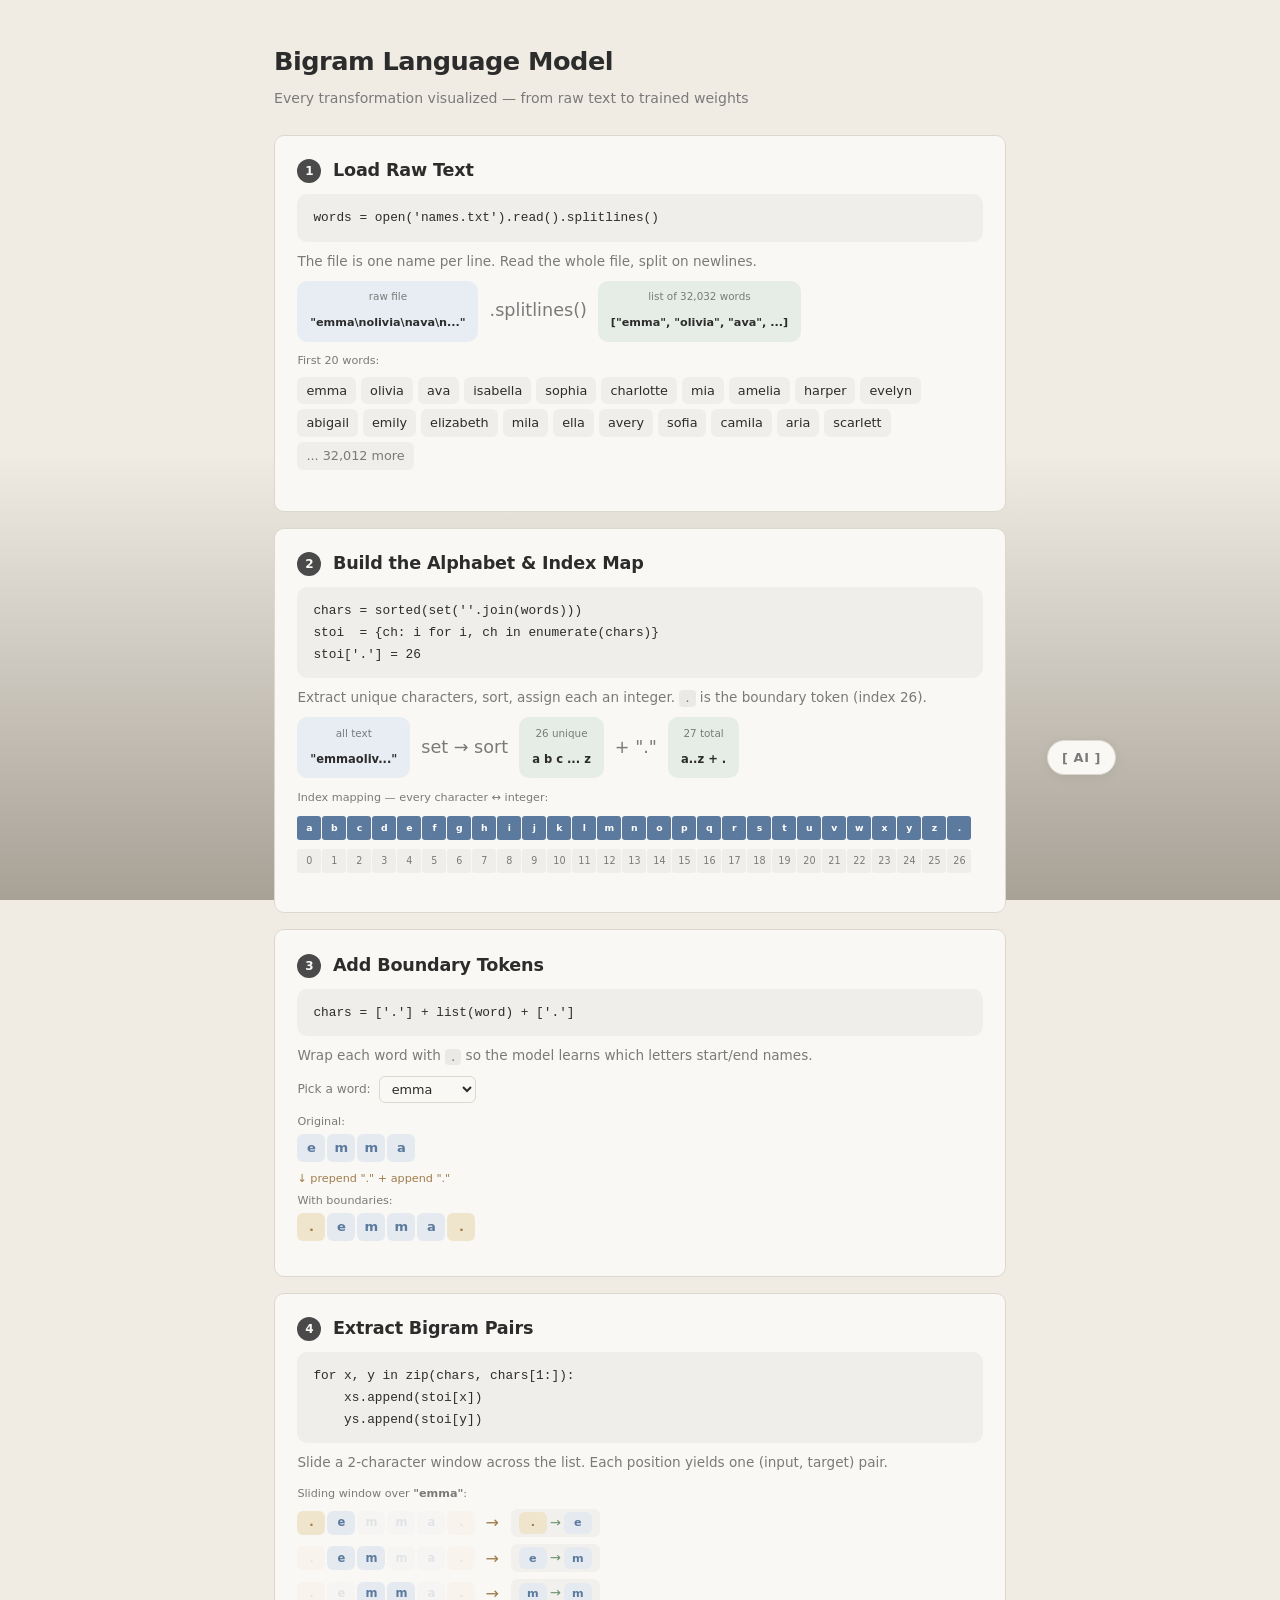
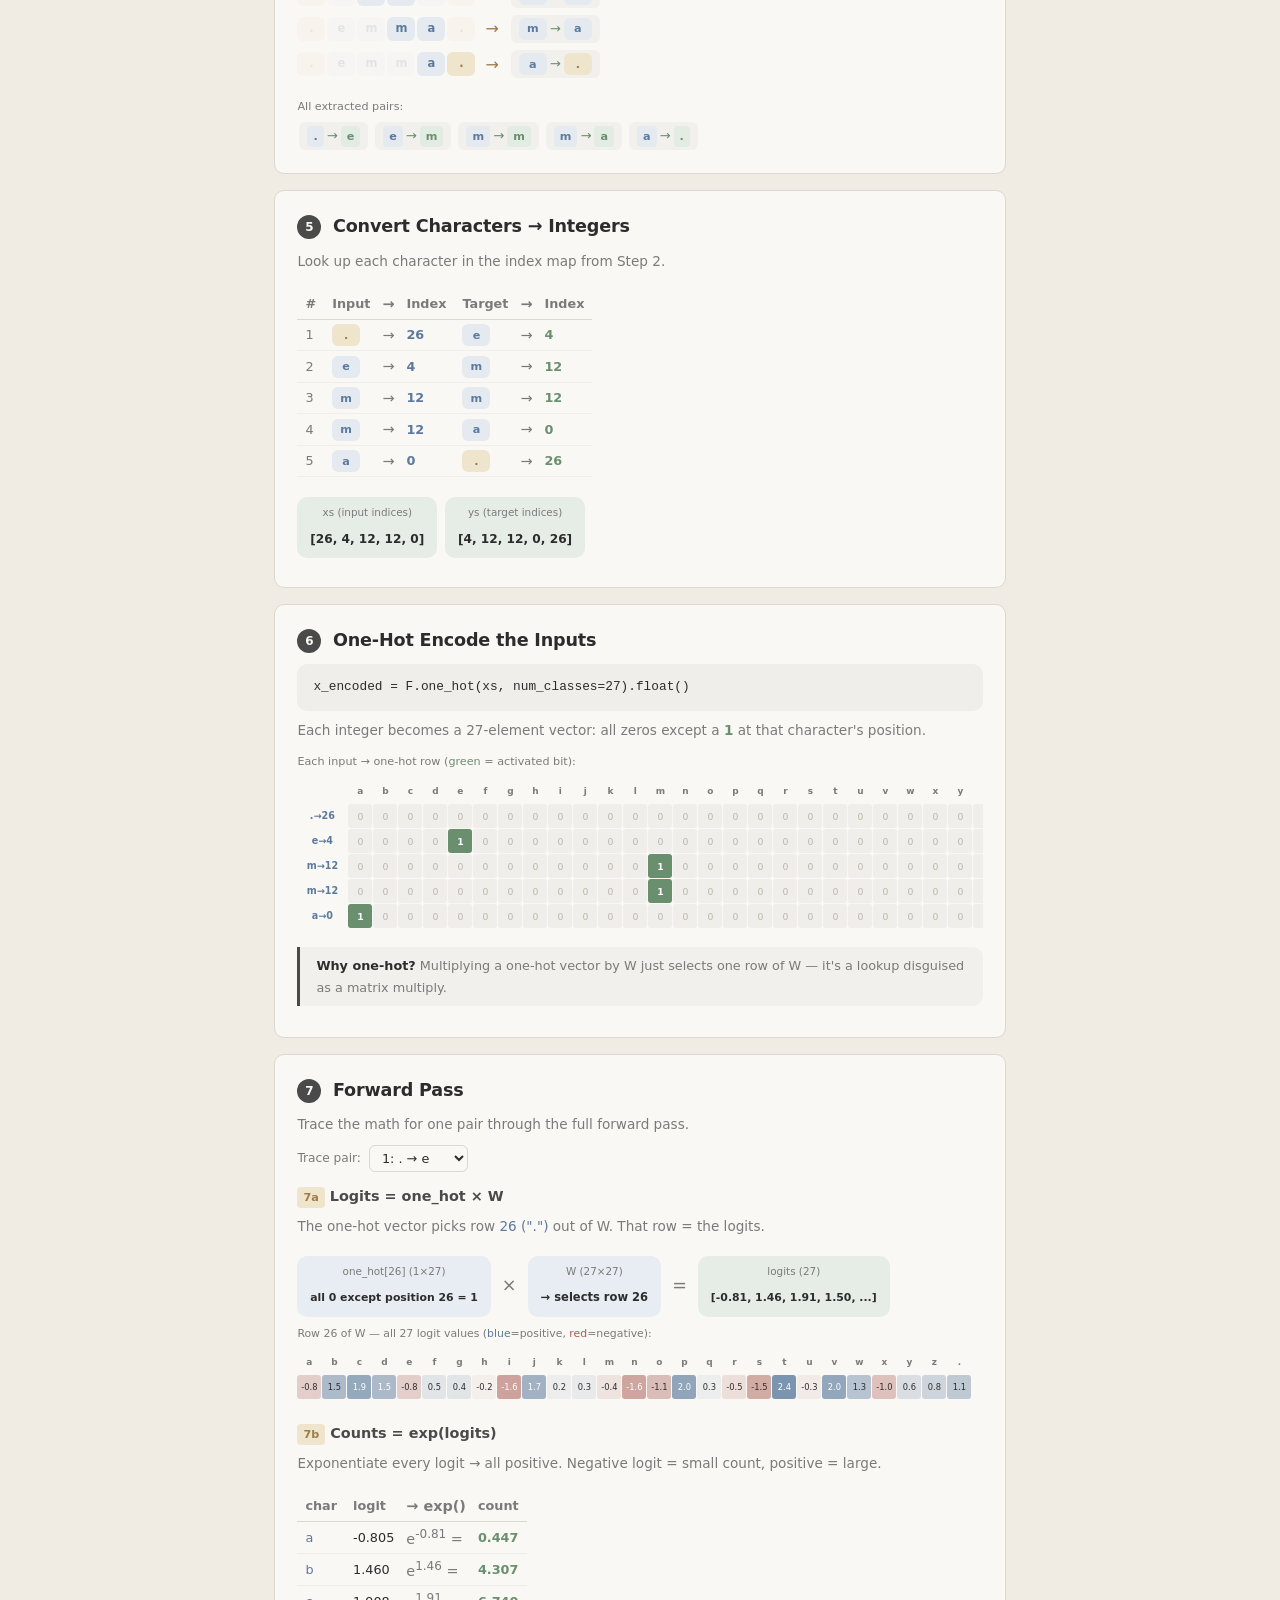
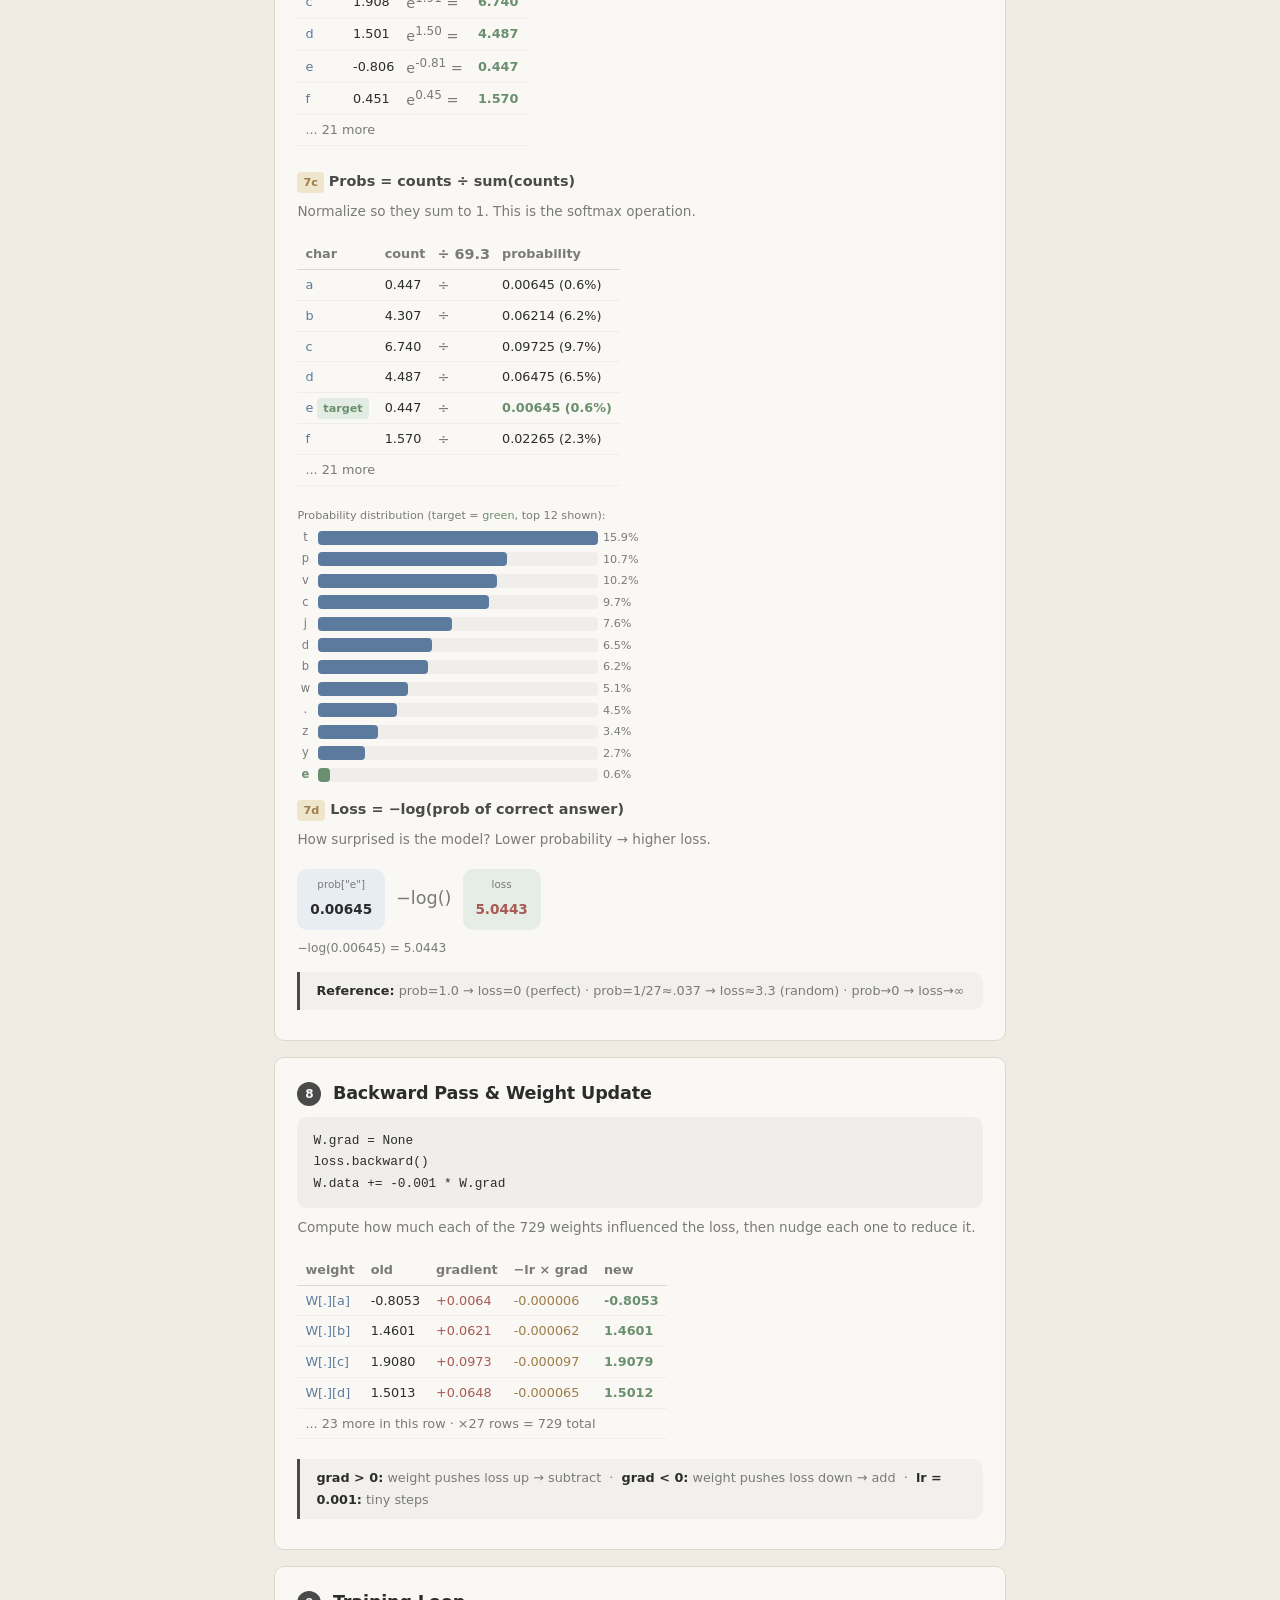
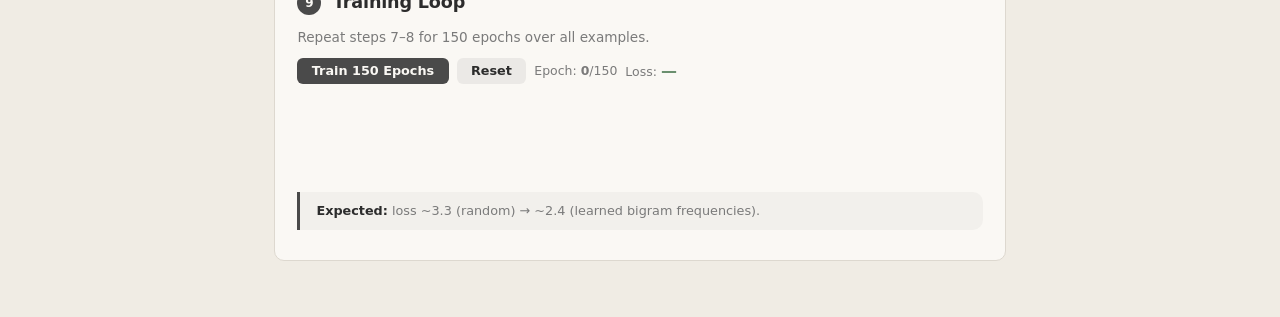
==== pages/Viz/bigram_viz.html @ db75971e "bigram page" ====
<!DOCTYPE html>
<html lang="en">
<head>
<meta charset="UTF-8">
<meta name="viewport" content="width=device-width, initial-scale=1.0">
<title>Bigram Model — Visual Walkthrough</title>
<style>
:root {
  --bg: #f0ece4;
  --bg-dark: #a7a196;
  --text: #2c2c2c;
  --text-muted: #7a7a7a;
  --accent: #4a4a4a;
  --accent-hover: #1a1a1a;
  --surface: #faf8f4;
  --border: #ddd8cf;
  --radius: 10px;
  --shadow: 0 2px 12px rgba(0, 0, 0, 0.06);
  --font: "Inter", "Segoe UI", system-ui, -apple-system, sans-serif;
  /* semantic colors (muted to match warm palette) */
  --blue: #5b7a9e;
  --green: #6a8f6e;
  --amber: #9e7c4a;
  --red: #a85a53;
  --purple: #7e6a9e;
}
* { margin: 0; padding: 0; box-sizing: border-box; }
html { scroll-behavior: smooth; }
body {
  font-family: var(--font);
  background: var(--bg);
  background-image: linear-gradient(to bottom, var(--bg) 50%, var(--bg-dark) 100%);
  background-attachment: fixed;
  color: var(--text);
  line-height: 1.7;
  min-height: 100vh;
  padding: 0;
}

/* ── Layout ── */
.page { max-width: 780px; margin: 0 auto; padding: 2.5rem 1.5rem; }

/* ── Typography ── */
h1 { font-size: 1.6rem; font-weight: 800; letter-spacing: -0.02em; margin-bottom: .2rem; }
h2 { font-size: 1.1rem; font-weight: 700; margin-bottom: .5rem; letter-spacing: -0.01em; }
h3 { color: var(--accent); font-size: .9rem; margin: .8rem 0 .4rem; font-weight: 600; }
.sub { color: var(--text-muted); font-size: .88rem; margin-bottom: 1.5rem; }
.desc { color: var(--text-muted); font-size: .85rem; margin: .3rem 0 .5rem; }
code { background: rgba(0, 0, 0, 0.06); padding: .15em .4em; border-radius: 4px; font-size: .85em; font-family: 'SF Mono', 'Fira Code', Consolas, monospace; }
pre { background: rgba(0, 0, 0, 0.04); border-radius: var(--radius); padding: .8rem 1rem; font-size: .8rem; margin: .5rem 0; overflow-x: auto; font-family: 'SF Mono', 'Fira Code', Consolas, monospace; }

/* ── Step card ── */
.step {
  background: var(--surface);
  border: 1px solid var(--border);
  border-radius: var(--radius);
  padding: 1.3rem 1.4rem;
  margin-bottom: 1rem;
  transition: box-shadow 0.2s, border-color 0.2s;
}
.step:hover { border-color: #bbb5a8; box-shadow: var(--shadow); }
.sn { display: inline-block; background: var(--accent); color: var(--surface); font-weight: 700; width: 24px; height: 24px; text-align: center; line-height: 24px; border-radius: 50%; font-size: .75rem; margin-right: .35rem; vertical-align: middle; }

/* ── Note callout ── */
.note { background: rgba(0, 0, 0, 0.03); border-left: 3px solid var(--accent); padding: .5rem 1rem; margin: .6rem 0; font-size: .8rem; color: var(--text-muted); border-radius: 0 var(--radius) var(--radius) 0; }
.note b { color: var(--text); }

/* ── Scrollable visual container ── */
.visual { margin: .6rem 0; overflow-x: auto; padding-bottom: .25rem; }

/* ── Character boxes ── */
.char-box {
  display: inline-flex; align-items: center; justify-content: center;
  min-width: 28px; height: 28px; border-radius: 6px;
  font-size: .82rem; font-weight: 600; padding: 0 4px;
  flex-shrink: 0;
}
.char-box.boundary { background: #efe4cc; color: var(--amber); }
.char-box.letter   { background: #e4eaf0; color: var(--blue); }
.char-box.dim      { opacity: .15; }

/* ── Word chips ── */
.word-list { display: flex; flex-wrap: wrap; gap: 5px; margin: .4rem 0; }
.word-chip { background: rgba(0,0,0,.04); border-radius: 6px; padding: 3px 9px; font-size: .8rem; }

/* ── Pair capsules ── */
.pair { display: inline-flex; align-items: center; gap: 3px; background: rgba(0,0,0,.03); border-radius: 6px; padding: 3px 8px; margin: 2px; }
.pair .pa { color: var(--green); font-size: .82rem; }

/* ── Flow (input → op → output) ── */
.flow { display: flex; align-items: center; gap: .5rem; flex-wrap: wrap; margin: .5rem 0; }
.fbox { background: rgba(0,0,0,.03); border-radius: var(--radius); padding: .45rem .8rem; text-align: center; max-width: 100%; overflow: hidden; }
.fbox.in  { background: #e8edf3; }
.fbox.out { background: #e6ede7; }
.fbox.op  { background: transparent; color: var(--text-muted); font-size: 1.1rem; padding: .2rem; }
.flbl { font-size: .65rem; color: var(--text-muted); display: block; margin-bottom: .1rem; white-space: nowrap; }
.fval { font-weight: 700; font-size: .85rem; word-break: break-all; }

/* ── Grid (one-hot, weight heatmap) ── */
.grid { display: inline-grid; gap: 1px; margin: .3rem 0; }
.gc {
  width: 24px; height: 24px;
  display: flex; align-items: center; justify-content: center;
  font-size: .58rem; border-radius: 3px;
}
.gc.on  { background: var(--blue); color: #fff; font-weight: 700; }
.gc.off { background: rgba(0,0,0,.04); color: #bbb5a8; }
.gc.hot { background: var(--green); color: #fff; font-weight: 700; }
.gc.hdr { background: transparent; color: var(--text-muted); font-weight: 600; font-size: .56rem; }

/* ── Data tables ── */
.dtable { border-collapse: collapse; margin: .4rem 0; font-size: .8rem; }
.dtable th { text-align: left; color: var(--text-muted); padding: 4px 8px; border-bottom: 1px solid var(--border); font-weight: 600; }
.dtable td { padding: 4px 8px; border-bottom: 1px solid rgba(0,0,0,.04); }
.dtable .arr { color: var(--text-muted); font-size: .9rem; padding: 2px 4px; }

/* ── Probability bars ── */
.bar-row { display: flex; align-items: center; gap: .3rem; margin: 2px 0; }
.bar-lbl { width: 16px; text-align: center; font-size: .72rem; color: var(--text-muted); flex-shrink: 0; }
.bar-track { flex: 1; height: 14px; background: rgba(0,0,0,.04); border-radius: 4px; max-width: 280px; }
.bar-fill { height: 100%; border-radius: 4px; }
.bar-val { font-size: .7rem; color: var(--text-muted); width: 50px; flex-shrink: 0; }

/* ── Controls ── */
.ctrl { margin: .5rem 0; display: flex; gap: .5rem; align-items: center; flex-wrap: wrap; }
button { background: var(--accent); color: var(--surface); border: none; padding: .35rem .9rem; border-radius: 6px; font-family: inherit; font-size: .8rem; font-weight: 600; cursor: pointer; transition: color 0.2s, background 0.2s; }
button:hover { background: var(--accent-hover); }
button.sec { background: rgba(0,0,0,.06); color: var(--text); }
button.sec:hover { background: rgba(0,0,0,.1); }
select { background: var(--surface); color: var(--text); border: 1px solid var(--border); padding: .25rem .5rem; border-radius: 6px; font-family: inherit; font-size: .8rem; }

/* ── Tags ── */
.tag { display: inline-block; padding: 1px 6px; border-radius: 4px; font-size: .7rem; font-weight: 600; }
.tag-in  { background: #e4eaf0; color: var(--blue); }
.tag-out { background: #e2ece3; color: var(--green); }
.tag-op  { background: #efe4cc; color: var(--amber); }

/* ── Loss chart ── */
.loss-chart { display: flex; align-items: flex-end; gap: 2px; height: 90px; margin: .5rem 0; }
.loss-bar { background: var(--accent); border-radius: 2px 2px 0 0; min-width: 3px; flex: 1; }
.ei { font-size: .78rem; color: var(--text-muted); }
#lossVal { font-size: 1rem; color: var(--green); font-weight: 700; }

/* ── Sliding window row ── */
.sw-row { display: flex; align-items: center; gap: 6px; margin: 3px 0; }
.sw-chars { display: flex; gap: 2px; flex-shrink: 0; }

/* ── AI badge ── */
.ai-badge {
  position: fixed; z-index: 50;
  background: var(--surface); border: 1px solid var(--border);
  border-radius: 24px; cursor: pointer;
  transition: border-radius 0.3s, max-width 0.35s, box-shadow 0.3s;
  overflow: visible; width: fit-content; max-width: fit-content;
  box-shadow: var(--shadow);
}
.ai-badge.open { max-width: 280px; border-radius: var(--radius); }
.ai-badge:hover { border-color: #bbb5a8; box-shadow: 0 2px 16px rgba(0,0,0,.1); }
.ai-badge-header {
  display: flex; align-items: center; justify-content: center;
  padding: 6px 14px; font-size: .8rem; font-weight: 700; white-space: nowrap;
  color: var(--text-muted); user-select: none; letter-spacing: .05em;
}
.ai-badge-body {
  max-height: 0; width: 0; overflow: hidden;
  transition: max-height 0.3s ease, padding 0.3s ease, width 0.3s ease;
  padding: 0;
  font-size: .78rem; line-height: 1.55; color: var(--text-muted);
}
.ai-badge.open .ai-badge-body {
  max-height: 200px; width: auto; padding: .4rem .8rem .6rem;
}
.ai-badge-body a {
  color: var(--accent); text-decoration: none; font-weight: 500;
  transition: color 0.2s;
}
.ai-badge-body a:hover { color: var(--accent-hover); }
</style>
</head>
<body>
<div class="page">

<h1>Bigram Language Model</h1>
<p class="sub">Every transformation visualized — from raw text to trained weights</p>

<!-- ════ STEP 1 ════ -->
<div class="step">
  <h2><span class="sn">1</span> Load Raw Text</h2>
  <pre>words = open('names.txt').read().splitlines()</pre>
  <p class="desc">The file is one name per line. Read the whole file, split on newlines.</p>

  <div class="flow">
    <div class="fbox in"><span class="flbl">raw file</span><span class="fval" style="font-size:.7rem">"emma\nolivia\nava\n..."</span></div>
    <div class="fbox op">.splitlines()</div>
    <div class="fbox out"><span class="flbl">list of 32,032 words</span><span class="fval" style="font-size:.7rem">["emma", "olivia", "ava", ...]</span></div>
  </div>

  <div class="visual">
    <p style="font-size:.7rem;color:var(--text-muted);margin-bottom:.25rem">First 20 words:</p>
    <div class="word-list" id="wordList"></div>
  </div>
</div>

<!-- ════ STEP 2 ════ -->
<div class="step">
  <h2><span class="sn">2</span> Build the Alphabet &amp; Index Map</h2>
  <pre>chars = sorted(set(''.join(words)))
stoi  = {ch: i for i, ch in enumerate(chars)}
stoi['.'] = 26</pre>
  <p class="desc">Extract unique characters, sort, assign each an integer. <code>.</code> is the boundary token (index 26).</p>

  <div class="flow">
    <div class="fbox in"><span class="flbl">all text</span><span class="fval" style="font-size:.72rem">"emmaoliv..."</span></div>
    <div class="fbox op">set → sort</div>
    <div class="fbox out"><span class="flbl">26 unique</span><span class="fval" style="font-size:.72rem">a b c ... z</span></div>
    <div class="fbox op">+ "."</div>
    <div class="fbox out"><span class="flbl">27 total</span><span class="fval" style="font-size:.72rem">a..z + .</span></div>
  </div>

  <div class="visual">
    <p style="font-size:.7rem;color:var(--text-muted);margin-bottom:.25rem">Index mapping — every character ↔ integer:</p>
    <div id="alphaGrid"></div>
  </div>
</div>

<!-- ════ STEP 3 ════ -->
<div class="step">
  <h2><span class="sn">3</span> Add Boundary Tokens</h2>
  <pre>chars = ['.'] + list(word) + ['.']</pre>
  <p class="desc">Wrap each word with <code>.</code> so the model learns which letters start/end names.</p>

  <div class="ctrl">
    <label style="font-size:.76rem;color:var(--text-muted)">Pick a word:</label>
    <select id="wordSelect" onchange="updateAll()"></select>
  </div>

  <div class="visual">
    <p style="font-size:.7rem;color:var(--text-muted);margin-bottom:.2rem">Original:</p>
    <div id="origWord" style="display:flex;gap:2px;margin-bottom:.4rem"></div>
    <p style="font-size:.7rem;color:var(--amber);margin-bottom:.2rem">↓ prepend "." + append "."</p>
    <p style="font-size:.7rem;color:var(--text-muted);margin-bottom:.2rem">With boundaries:</p>
    <div id="boundWord" style="display:flex;gap:2px"></div>
  </div>
</div>

<!-- ════ STEP 4 ════ -->
<div class="step">
  <h2><span class="sn">4</span> Extract Bigram Pairs</h2>
  <pre>for x, y in zip(chars, chars[1:]):
    xs.append(stoi[x])
    ys.append(stoi[y])</pre>
  <p class="desc">Slide a 2-character window across the list. Each position yields one (input, target) pair.</p>

  <div class="visual">
    <p style="font-size:.7rem;color:var(--text-muted);margin-bottom:.25rem">Sliding window over <b id="pairWordLabel">"emma"</b>:</p>
    <div id="slidingWindow"></div>
  </div>

  <div style="margin-top:.5rem">
    <p style="font-size:.7rem;color:var(--text-muted);margin-bottom:.25rem">All extracted pairs:</p>
    <div id="pairsList" style="display:flex;flex-wrap:wrap;gap:3px"></div>
  </div>
</div>

<!-- ════ STEP 5 ════ -->
<div class="step">
  <h2><span class="sn">5</span> Convert Characters → Integers</h2>
  <p class="desc">Look up each character in the index map from Step 2.</p>

  <div class="visual">
    <table class="dtable" id="pairTable">
      <thead><tr><th>#</th><th>Input</th><th class="arr">→</th><th>Index</th><th>Target</th><th class="arr">→</th><th>Index</th></tr></thead>
      <tbody id="pairTableBody"></tbody>
    </table>
  </div>

  <div class="flow" style="margin-top:.5rem">
    <div class="fbox out"><span class="flbl">xs (input indices)</span><span class="fval" id="xsIndices" style="font-size:.76rem"></span></div>
    <div class="fbox out"><span class="flbl">ys (target indices)</span><span class="fval" id="ysIndices" style="font-size:.76rem"></span></div>
  </div>
</div>

<!-- ════ STEP 6 ════ -->
<div class="step">
  <h2><span class="sn">6</span> One-Hot Encode the Inputs</h2>
  <pre>x_encoded = F.one_hot(xs, num_classes=27).float()</pre>
  <p class="desc">Each integer becomes a 27-element vector: all zeros except a <span style="color:var(--green);font-weight:700">1</span> at that character's position.</p>

  <div class="visual">
    <p style="font-size:.7rem;color:var(--text-muted);margin-bottom:.25rem">Each input → one-hot row (<span style="color:var(--green)">green</span> = activated bit):</p>
    <div id="oneHotFull"></div>
  </div>

  <div class="note"><b>Why one-hot?</b> Multiplying a one-hot vector by W just selects one row of W — it's a lookup disguised as a matrix multiply.</div>
</div>

<!-- ════ STEP 7 ════ -->
<div class="step">
  <h2><span class="sn">7</span> Forward Pass</h2>
  <p class="desc">Trace the math for one pair through the full forward pass.</p>
  <div class="ctrl">
    <label style="font-size:.76rem;color:var(--text-muted)">Trace pair:</label>
    <select id="pairSelect" onchange="updateForward()"></select>
  </div>

  <!-- 7a -->
  <h3><span class="tag tag-op">7a</span> Logits = one_hot × W</h3>
  <p class="desc">The one-hot vector picks row <span id="fwdRowIdx" style="color:var(--blue)">?</span> out of W. That row = the logits.</p>
  <div class="visual" id="matmulVisual"></div>

  <!-- 7b -->
  <h3><span class="tag tag-op">7b</span> Counts = exp(logits)</h3>
  <p class="desc">Exponentiate every logit → all positive. Negative logit = small count, positive = large.</p>
  <div class="visual" id="expVisual"></div>

  <!-- 7c -->
  <h3><span class="tag tag-op">7c</span> Probs = counts ÷ sum(counts)</h3>
  <p class="desc">Normalize so they sum to 1. This is the softmax operation.</p>
  <div class="visual" id="normVisual"></div>
  <p style="font-size:.7rem;color:var(--text-muted);margin:.4rem 0 .2rem">Probability distribution (target = <span style="color:var(--green)">green</span>, top 12 shown):</p>
  <div id="probBars"></div>

  <!-- 7d -->
  <h3><span class="tag tag-op">7d</span> Loss = −log(prob of correct answer)</h3>
  <p class="desc">How surprised is the model? Lower probability → higher loss.</p>
  <div class="visual" id="lossVisual"></div>
  <div class="note">
    <b>Reference:</b> prob=1.0 → loss=0 (perfect) · prob=1/27≈.037 → loss≈3.3 (random) · prob→0 → loss→∞
  </div>
</div>

<!-- ════ STEP 8 ════ -->
<div class="step">
  <h2><span class="sn">8</span> Backward Pass &amp; Weight Update</h2>
  <pre>W.grad = None
loss.backward()
W.data += -0.001 * W.grad</pre>
  <p class="desc">Compute how much each of the 729 weights influenced the loss, then nudge each one to reduce it.</p>
  <div class="visual" id="updateVisual"></div>
  <div class="note">
    <b>grad &gt; 0:</b> weight pushes loss up → subtract &nbsp;·&nbsp;
    <b>grad &lt; 0:</b> weight pushes loss down → add &nbsp;·&nbsp;
    <b>lr = 0.001:</b> tiny steps
  </div>
</div>

<!-- ════ STEP 9 ════ -->
<div class="step">
  <h2><span class="sn">9</span> Training Loop</h2>
  <p class="desc">Repeat steps 7–8 for 150 epochs over all examples.</p>
  <div class="ctrl">
    <button id="trainBtn" onclick="startTraining()">Train 150 Epochs</button>
    <button class="sec" onclick="resetTraining()">Reset</button>
    <span class="ei">Epoch: <b id="epochNum">0</b>/150</span>
    <span class="ei">Loss: <span id="lossVal">—</span></span>
  </div>
  <div class="loss-chart" id="lossChart"></div>
  <div class="note"><b>Expected:</b> loss ~3.3 (random) → ~2.4 (learned bigram frequencies).</div>
</div>

<script>
const CH = 'abcdefghijklmnopqrstuvwxyz.';
const N = 27;
const WORDS = ["emma","olivia","ava","isabella","sophia","charlotte","mia","amelia","harper","evelyn",
               "abigail","emily","elizabeth","mila","ella","avery","sofia","camila","aria","scarlett"];

const stoi = {}; const itos = {};
for (let i = 0; i < 26; i++) { stoi[CH[i]] = i; itos[i] = CH[i]; }
stoi['.'] = 26; itos[26] = '.';

let W = [];
function initW() { W = []; for (let i = 0; i < N; i++) { W[i] = []; for (let j = 0; j < N; j++) W[i][j] = randn(); } }
function randn() { return Math.sqrt(-2 * Math.log(Math.random())) * Math.cos(2 * Math.PI * Math.random()); }
function softmax(a) { const m = Math.max(...a); const e = a.map(x => Math.exp(x - m)); const s = e.reduce((a, b) => a + b); return e.map(x => x / s); }

initW();

/* ── Populate word select ── */
const wSel = document.getElementById('wordSelect');
WORDS.forEach(w => { const o = document.createElement('option'); o.value = w; o.textContent = w; wSel.appendChild(o); });

/* ── Alphabet grid ── */
(function() {
  const el = document.getElementById('alphaGrid');
  let h = '<div class="grid" style="grid-template-columns:repeat(27,24px)">';
  for (let i = 0; i < N; i++) h += `<div class="gc on">${CH[i]}</div>`;
  h += '</div><div class="grid" style="grid-template-columns:repeat(27,24px)">';
  for (let i = 0; i < N; i++) h += `<div class="gc" style="background:rgba(0,0,0,.04);color:var(--text-muted);font-size:.6rem">${i}</div>`;
  h += '</div>';
  el.innerHTML = h;
})();

/* ── Word list ── */
(function() {
  const el = document.getElementById('wordList');
  WORDS.forEach(w => { el.innerHTML += `<div class="word-chip">${w}</div>`; });
  el.innerHTML += '<div class="word-chip" style="color:var(--text-muted)">... 32,012 more</div>';
})();

/* ── Helpers ── */
function getWord()  { return wSel.value; }
function getChars(w) { return ['.', ...w.split(''), '.']; }
function getPairs(chars) { const p = []; for (let i = 0; i < chars.length - 1; i++) p.push([chars[i], chars[i+1]]); return p; }
function charCls(c) { return c === '.' ? 'boundary' : 'letter'; }
function charBox(c, extra) { return `<div class="char-box ${charCls(c)}"${extra||''}>${c}</div>`; }

/* ── Main update ── */
function updateAll() {
  const w = getWord();
  const chars = getChars(w);
  const pairs = getPairs(chars);

  // Step 3: original + bounded
  document.getElementById('origWord').innerHTML = w.split('').map(c => charBox(c)).join('');
  document.getElementById('boundWord').innerHTML = chars.map(c => charBox(c)).join('');

  // Step 4: sliding window
  document.getElementById('pairWordLabel').textContent = `"${w}"`;
  const sw = document.getElementById('slidingWindow');
  let swH = '';
  for (let i = 0; i < chars.length - 1; i++) {
    swH += '<div class="sw-row"><div class="sw-chars">';
    for (let j = 0; j < chars.length; j++) {
      const hl = (j === i || j === i + 1);
      swH += `<div class="char-box ${charCls(chars[j])}${hl ? '' : ' dim'}" style="width:24px;height:24px;font-size:.72rem">${chars[j]}</div>`;
    }
    swH += `</div><span style="color:var(--amber);font-size:1rem;margin:0 4px">→</span>`;
    swH += `<div class="pair">${charBox(chars[i],' style="width:22px;height:22px;font-size:.7rem"')}<span class="pa">→</span>${charBox(chars[i+1],' style="width:22px;height:22px;font-size:.7rem"')}</div>`;
    swH += '</div>';
  }
  sw.innerHTML = swH;

  // Pairs list
  const pl = document.getElementById('pairsList');
  pl.innerHTML = pairs.map(([a, b]) =>
    `<div class="pair"><span class="tag tag-in">${a}</span><span class="pa">→</span><span class="tag tag-out">${b}</span></div>`
  ).join('');

  // Step 5: integer conversion table
  const tb = document.getElementById('pairTableBody');
  tb.innerHTML = pairs.map(([a, b], i) =>
    `<tr>
      <td style="color:var(--text-muted)">${i+1}</td>
      <td>${charBox(a,' style="width:22px;height:22px;font-size:.7rem;display:inline-flex"')}</td>
      <td class="arr">→</td>
      <td style="color:var(--blue);font-weight:700">${stoi[a]}</td>
      <td>${charBox(b,' style="width:22px;height:22px;font-size:.7rem;display:inline-flex"')}</td>
      <td class="arr">→</td>
      <td style="color:var(--green);font-weight:700">${stoi[b]}</td>
    </tr>`
  ).join('');

  document.getElementById('xsIndices').textContent = '[' + pairs.map(([a]) => stoi[a]).join(', ') + ']';
  document.getElementById('ysIndices').textContent = '[' + pairs.map(([,b]) => stoi[b]).join(', ') + ']';

  // Step 6: one-hot grid
  const ohEl = document.getElementById('oneHotFull');
  let ohH = `<div class="grid" style="grid-template-columns:50px repeat(${N},24px)">`;
  // header
  ohH += '<div class="gc hdr"></div>';
  for (let j = 0; j < N; j++) ohH += `<div class="gc hdr">${CH[j]}</div>`;
  // rows
  pairs.forEach(([a]) => {
    const idx = stoi[a];
    ohH += `<div class="gc hdr" style="color:var(--blue);font-size:.6rem;width:50px">${a}→${idx}</div>`;
    for (let j = 0; j < N; j++) {
      ohH += `<div class="gc ${j === idx ? 'hot' : 'off'}">${j === idx ? '1' : '0'}</div>`;
    }
  });
  ohH += '</div>';
  ohEl.innerHTML = ohH;

  // Pair select for forward pass
  const ps = document.getElementById('pairSelect');
  ps.innerHTML = pairs.map(([a, b], i) =>
    `<option value="${i}">${i+1}: ${a} → ${b}</option>`
  ).join('');

  updateForward();
}

/* ── Forward pass update ── */
function updateForward() {
  const w = getWord();
  const chars = getChars(w);
  const pairs = getPairs(chars);
  const pi = parseInt(document.getElementById('pairSelect').value) || 0;
  const [inCh, tCh] = pairs[pi];
  const inIdx = stoi[inCh], tIdx = stoi[tCh];

  document.getElementById('fwdRowIdx').textContent = `${inIdx} ("${inCh}")`;

  const logits = W[inIdx].slice();
  const counts = logits.map(v => Math.exp(v));
  const cSum = counts.reduce((a, b) => a + b, 0);
  const probs = softmax(logits);

  // 7a: matmul
  const mmEl = document.getElementById('matmulVisual');
  // Show the row extraction as a compact colored strip
  let mmH = '<div class="flow">';
  mmH += `<div class="fbox in"><span class="flbl">one_hot[${inIdx}] (1×27)</span><span class="fval" style="font-size:.68rem">all 0 except position ${inIdx} = 1</span></div>`;
  mmH += '<div class="fbox op">×</div>';
  mmH += `<div class="fbox in"><span class="flbl">W (27×27)</span><span class="fval" style="font-size:.72rem">→ selects row ${inIdx}</span></div>`;
  mmH += '<div class="fbox op">=</div>';
  mmH += `<div class="fbox out"><span class="flbl">logits (27)</span><span class="fval" style="font-size:.68rem">[${logits.slice(0,4).map(v=>v.toFixed(2)).join(', ')}, ...]</span></div>`;
  mmH += '</div>';
  // color strip of all 27 logits
  mmH += '<p style="font-size:.68rem;color:var(--text-muted);margin:.3rem 0 .15rem">Row ' + inIdx + ' of W — all 27 logit values (<span style="color:var(--blue)">blue</span>=positive, <span style="color:var(--red)">red</span>=negative):</p>';
  mmH += `<div class="grid" style="grid-template-columns:repeat(${N},24px)">`;
  for (let j = 0; j < N; j++) mmH += `<div class="gc hdr">${CH[j]}</div>`;
  for (let j = 0; j < N; j++) {
    const v = logits[j];
    const int = Math.min(Math.abs(v) / 3, 1);
    const col = v > 0 ? `rgba(91,122,158,${int})` : `rgba(168,90,83,${int})`;
    const txtCol = int > 0.5 ? '#fff' : 'var(--text)';
    mmH += `<div class="gc" style="background:${col};color:${txtCol};font-size:.52rem" title="${CH[j]}: ${v.toFixed(3)}">${v.toFixed(1)}</div>`;
  }
  mmH += '</div>';
  mmEl.innerHTML = mmH;

  // 7b: exp table
  const expEl = document.getElementById('expVisual');
  let eH = '<table class="dtable"><thead><tr><th>char</th><th>logit</th><th class="arr">→ exp()</th><th>count</th></tr></thead><tbody>';
  for (let j = 0; j < 6; j++) {
    eH += `<tr>
      <td style="color:var(--blue)">${CH[j]}</td>
      <td>${logits[j].toFixed(3)}</td>
      <td class="arr">e<sup>${logits[j].toFixed(2)}</sup> =</td>
      <td style="color:var(--green);font-weight:700">${counts[j].toFixed(3)}</td>
    </tr>`;
  }
  eH += '<tr><td colspan="4" style="color:var(--text-muted)">... 21 more</td></tr></tbody></table>';
  expEl.innerHTML = eH;

  // 7c: normalize table
  const nEl = document.getElementById('normVisual');
  let nH = `<table class="dtable"><thead><tr><th>char</th><th>count</th><th class="arr">÷ ${cSum.toFixed(1)}</th><th>probability</th></tr></thead><tbody>`;
  for (let j = 0; j < 6; j++) {
    const isT = j === tIdx;
    const st = isT ? 'color:var(--green);font-weight:700' : '';
    nH += `<tr>
      <td style="color:var(--blue)">${CH[j]}${isT ? ' <span class="tag tag-out">target</span>' : ''}</td>
      <td>${counts[j].toFixed(3)}</td>
      <td class="arr">÷</td>
      <td style="${st}">${probs[j].toFixed(5)} (${(probs[j]*100).toFixed(1)}%)</td>
    </tr>`;
  }
  nH += '<tr><td colspan="4" style="color:var(--text-muted)">... 21 more</td></tr></tbody></table>';
  nEl.innerHTML = nH;

  // Prob bars — top 12 only
  const bEl = document.getElementById('probBars');
  const sorted = probs.map((p, i) => ({p, i})).sort((a, b) => b.p - a.p);
  const top = sorted.slice(0, 12);
  // ensure target is shown
  if (!top.find(t => t.i === tIdx)) { top.pop(); top.push(sorted.find(t => t.i === tIdx)); }
  const maxP = top[0].p;
  bEl.innerHTML = top.map(({p, i}) => {
    const isT = i === tIdx;
    const color = isT ? 'var(--green)' : 'var(--blue)';
    const lbl = isT ? `<b style="color:var(--green)">${CH[i]}</b>` : CH[i];
    return `<div class="bar-row">
      <div class="bar-lbl">${lbl}</div>
      <div class="bar-track"><div class="bar-fill" style="width:${(p/maxP)*100}%;background:${color}"></div></div>
      <div class="bar-val">${(p*100).toFixed(1)}%</div>
    </div>`;
  }).join('');

  // 7d: loss
  const lEl = document.getElementById('lossVisual');
  const tProb = probs[tIdx];
  const loss = -Math.log(tProb);
  const lossColor = loss > 2.5 ? 'var(--red)' : loss > 1 ? 'var(--amber)' : 'var(--green)';
  lEl.innerHTML = `
    <div class="flow">
      <div class="fbox in"><span class="flbl">prob["${CH[tIdx]}"]</span><span class="fval">${tProb.toFixed(5)}</span></div>
      <div class="fbox op">−log()</div>
      <div class="fbox out"><span class="flbl">loss</span><span class="fval" style="color:${lossColor}">${loss.toFixed(4)}</span></div>
    </div>
    <div style="margin-top:.3rem;font-size:.76rem;color:var(--text-muted)">−log(${tProb.toFixed(5)}) = ${loss.toFixed(4)}</div>`;

  // Step 8: update
  const uEl = document.getElementById('updateVisual');
  let uH = '<table class="dtable"><thead><tr><th>weight</th><th>old</th><th>gradient</th><th>−lr × grad</th><th>new</th></tr></thead><tbody>';
  for (let j = 0; j < 4; j++) {
    const grad = probs[j] - (j === tIdx ? 1 : 0);
    const delta = -0.001 * grad;
    const oldV = W[inIdx][j];
    const newV = oldV + delta;
    const gc = grad > 0 ? 'var(--red)' : 'var(--green)';
    uH += `<tr>
      <td style="color:var(--blue)">W[${CH[inIdx]}][${CH[j]}]</td>
      <td>${oldV.toFixed(4)}</td>
      <td style="color:${gc}">${grad >= 0 ? '+' : ''}${grad.toFixed(4)}</td>
      <td style="color:var(--amber)">${delta >= 0 ? '+' : ''}${delta.toFixed(6)}</td>
      <td style="color:var(--green);font-weight:700">${newV.toFixed(4)}</td>
    </tr>`;
  }
  uH += '<tr><td colspan="5" style="color:var(--text-muted)">... 23 more in this row · ×27 rows = 729 total</td></tr></tbody></table>';
  uEl.innerHTML = uH;
}

/* ── Training simulation ── */
const BIGRAM_T = buildTarget();
function buildTarget() {
  const d = []; for (let i = 0; i < N; i++) { d[i] = []; for (let j = 0; j < N; j++) d[i][j] = 1; }
  const c = {
    '.':{'a':8,'b':3,'c':4,'d':4,'e':5,'j':5,'k':4,'l':4,'m':6,'n':3,'s':5,'t':4},
    'a':{'b':2,'d':3,'i':2,'l':5,'m':3,'n':7,'r':5,'s':3,'t':3,'.':4},
    'e':{'l':5,'n':5,'r':4,'s':3,'a':3,'.':3},
    'i':{'a':4,'e':3,'l':3,'n':5,'s':3},
    'o':{'n':5,'r':3,'l':2},
    'q':{'u':15}
  };
  for (const [ch, ts] of Object.entries(c)) {
    const ci = CH.indexOf(ch);
    for (const [t, w] of Object.entries(ts)) {
      const ti = CH.indexOf(t);
      if (ci >= 0 && ti >= 0) d[ci][ti] = w;
    }
  }
  for (let i = 0; i < N; i++) { const s = d[i].reduce((a, b) => a + b); for (let j = 0; j < N; j++) d[i][j] /= s; }
  return d;
}

let trainInt = null, epoch = 0, losses = [], trainW = [];

function resetTraining() {
  if (trainInt) clearInterval(trainInt);
  trainInt = null; epoch = 0; losses = [];
  initW(); updateAll();
  document.getElementById('epochNum').textContent = '0';
  document.getElementById('lossVal').textContent = '—';
  document.getElementById('lossChart').innerHTML = '';
  document.getElementById('trainBtn').disabled = false;
}

function startTraining() {
  document.getElementById('trainBtn').disabled = true;
  trainW = W.map(r => r.slice()); epoch = 0; losses = [];

  trainInt = setInterval(() => {
    if (epoch >= 150) {
      clearInterval(trainInt);
      document.getElementById('trainBtn').disabled = false;
      W = trainW.map(r => r.slice());
      updateForward();
      return;
    }
    let tl = 0;
    const gW = trainW.map(r => r.map(() => 0));
    for (let i = 0; i < N; i++) {
      const p = softmax(trainW[i]);
      for (let j = 0; j < N; j++) {
        tl += -BIGRAM_T[i][j] * Math.log(p[j] + 1e-9);
        gW[i][j] += (p[j] - BIGRAM_T[i][j]);
      }
    }
    tl /= N;
    for (let i = 0; i < N; i++) for (let j = 0; j < N; j++) trainW[i][j] -= .5 * gW[i][j] / N;
    epoch++; losses.push(tl);

    document.getElementById('epochNum').textContent = epoch;
    document.getElementById('lossVal').textContent = tl.toFixed(4);

    const chart = document.getElementById('lossChart');
    const mx = Math.max(...losses);
    chart.innerHTML = losses.map((l, k) =>
      `<div class="loss-bar" style="height:${(l/mx)*85}px;opacity:${.4+.6*(k/losses.length)}" title="Epoch ${k+1}: ${l.toFixed(4)}"></div>`
    ).join('');
  }, 40);
}

/* ── Init ── */
updateAll();
</script>
</div>

<div class="ai-badge" id="aiBadge">
  <div class="ai-badge-header">[ AI ]</div>
  <div class="ai-badge-body">
    The visual content and walkthrough on this page were AI generated.
    The model logic is ported from
    <a href="https://github.com/Ahmed-Elawad/observe" target="_blank" rel="noopener">Ahmed-Elawad/observe</a>.
  </div>
</div>

<script>
(function() {
  const badge = document.getElementById('aiBadge');
  const pad   = 16;                       // margin from edges
  const speed = 1.5;                      // px per frame

  // start bottom-right
  let x = window.innerWidth  - badge.offsetWidth  - pad;
  let y = window.innerHeight - badge.offsetHeight - pad;
  let vx = speed, vy = speed * 0.73;     // slight angle

  badge.style.left = x + 'px';
  badge.style.top  = y + 'px';

  badge.addEventListener('click', function(e) {
    e.stopPropagation();
    badge.classList.toggle('open');
  });

  function tick() {
    if (!badge.classList.contains('open')) {
      const w = badge.offsetWidth, h = badge.offsetHeight;
      const maxX = window.innerWidth  - w - pad;
      const maxY = window.innerHeight - h - pad;

      x += vx; y += vy;

      if (x <= pad)  { x = pad;  vx = Math.abs(vx); }
      if (x >= maxX) { x = maxX; vx = -Math.abs(vx); }
      if (y <= pad)  { y = pad;  vy = Math.abs(vy); }
      if (y >= maxY) { y = maxY; vy = -Math.abs(vy); }

      badge.style.left = x + 'px';
      badge.style.top  = y + 'px';
    }
    requestAnimationFrame(tick);
  }
  requestAnimationFrame(tick);
})();
</script>

</body>
</html>
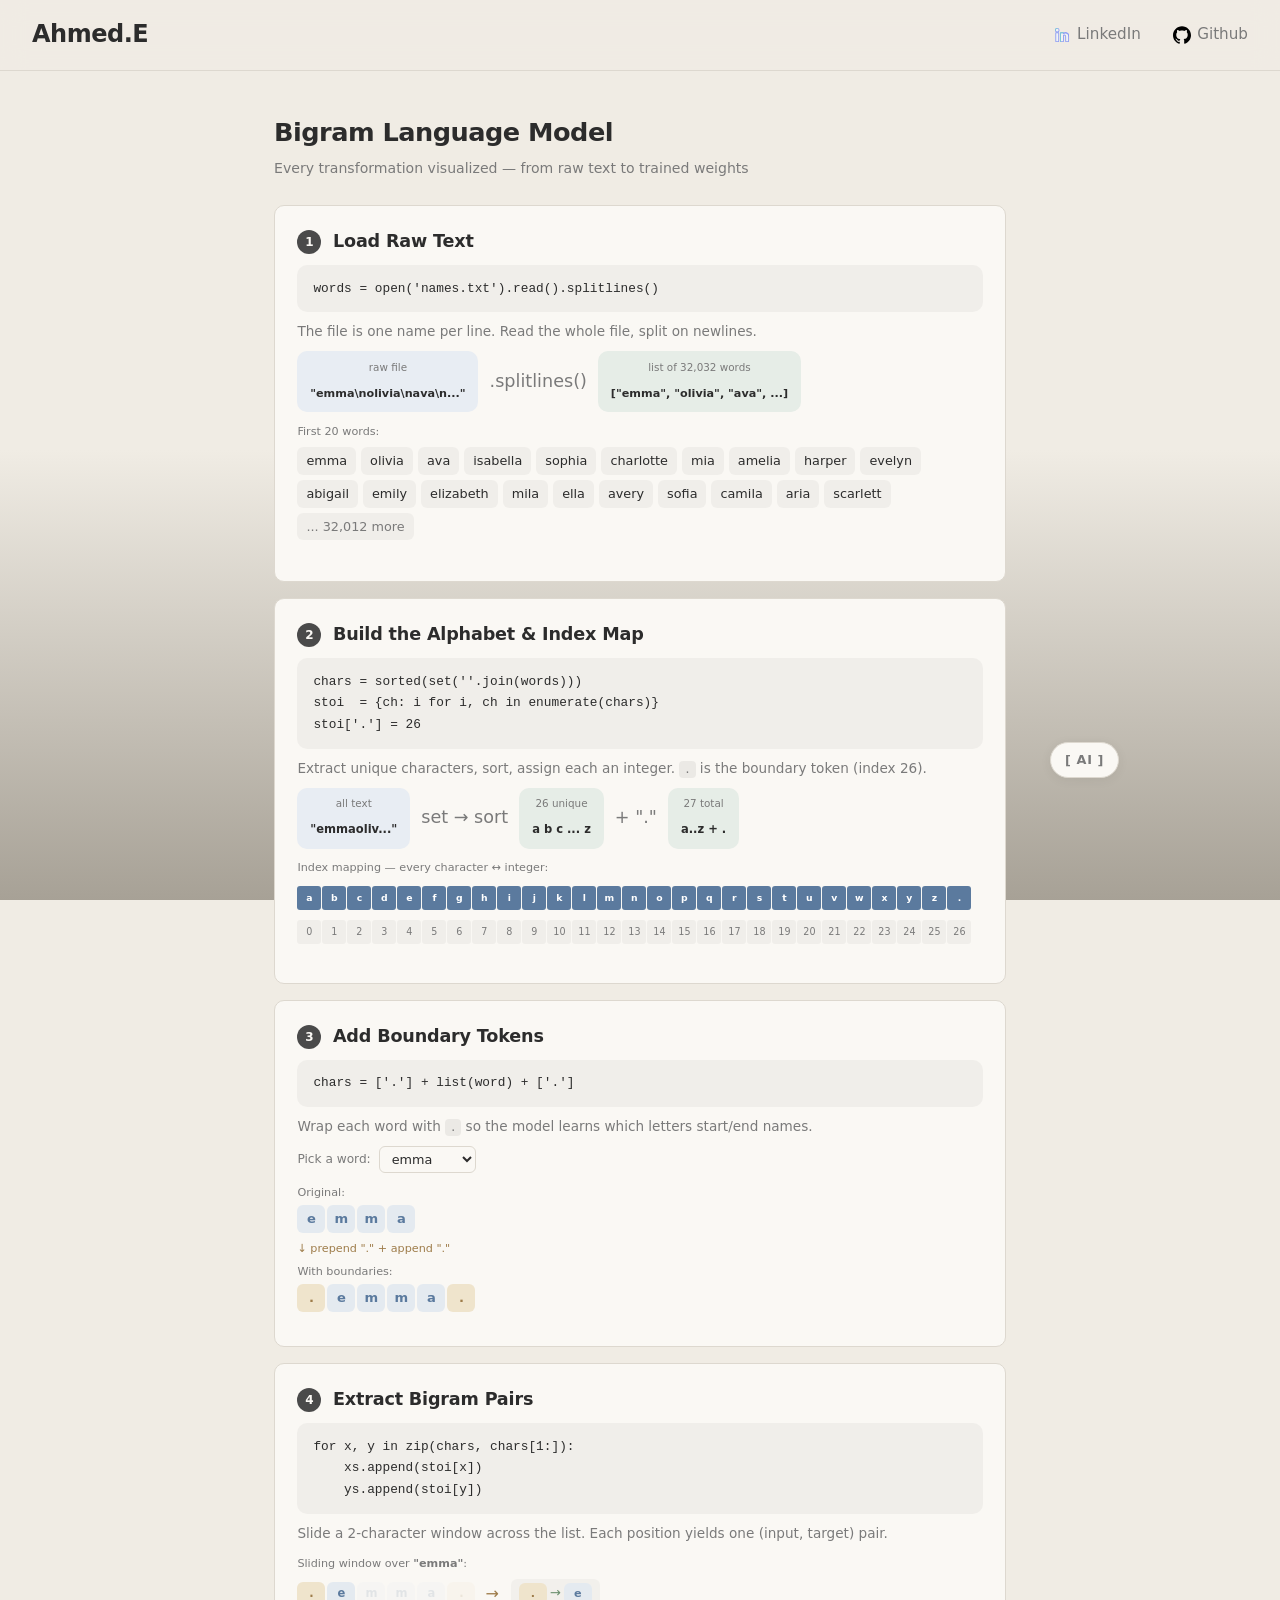
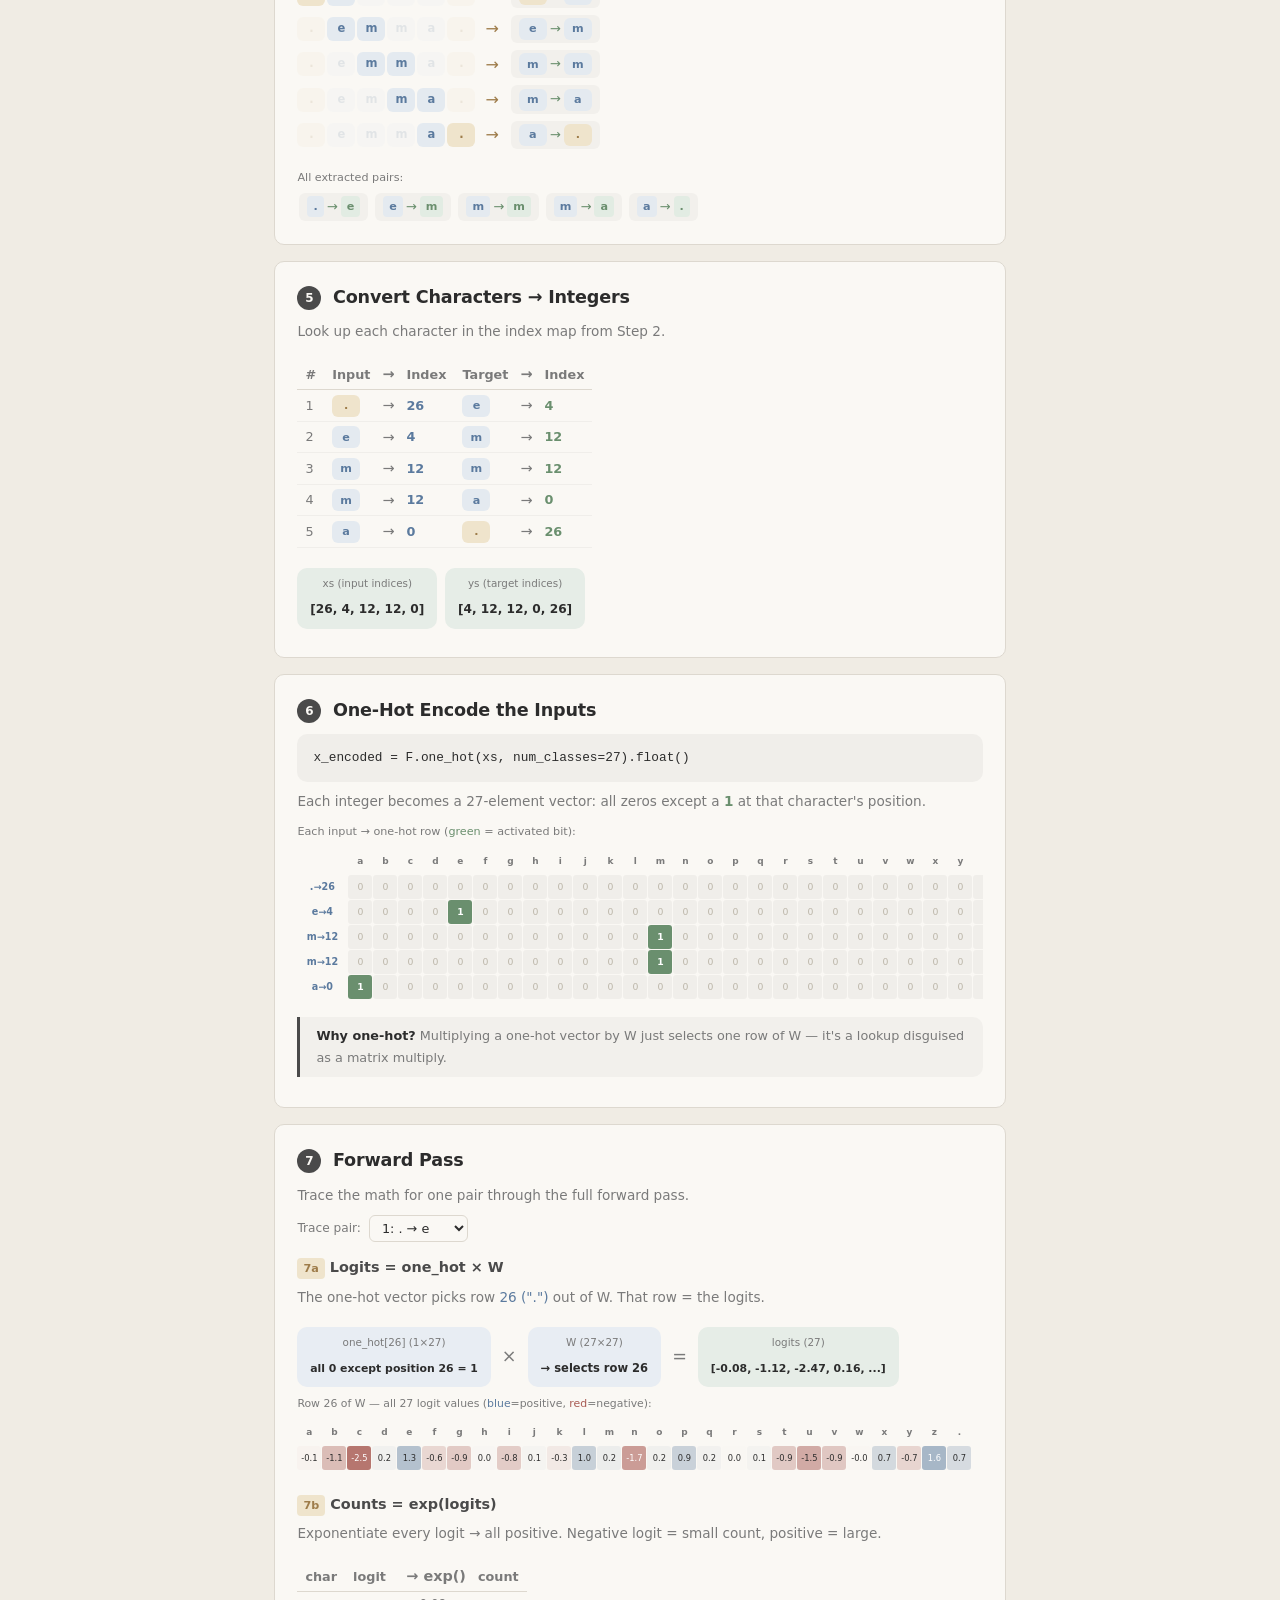
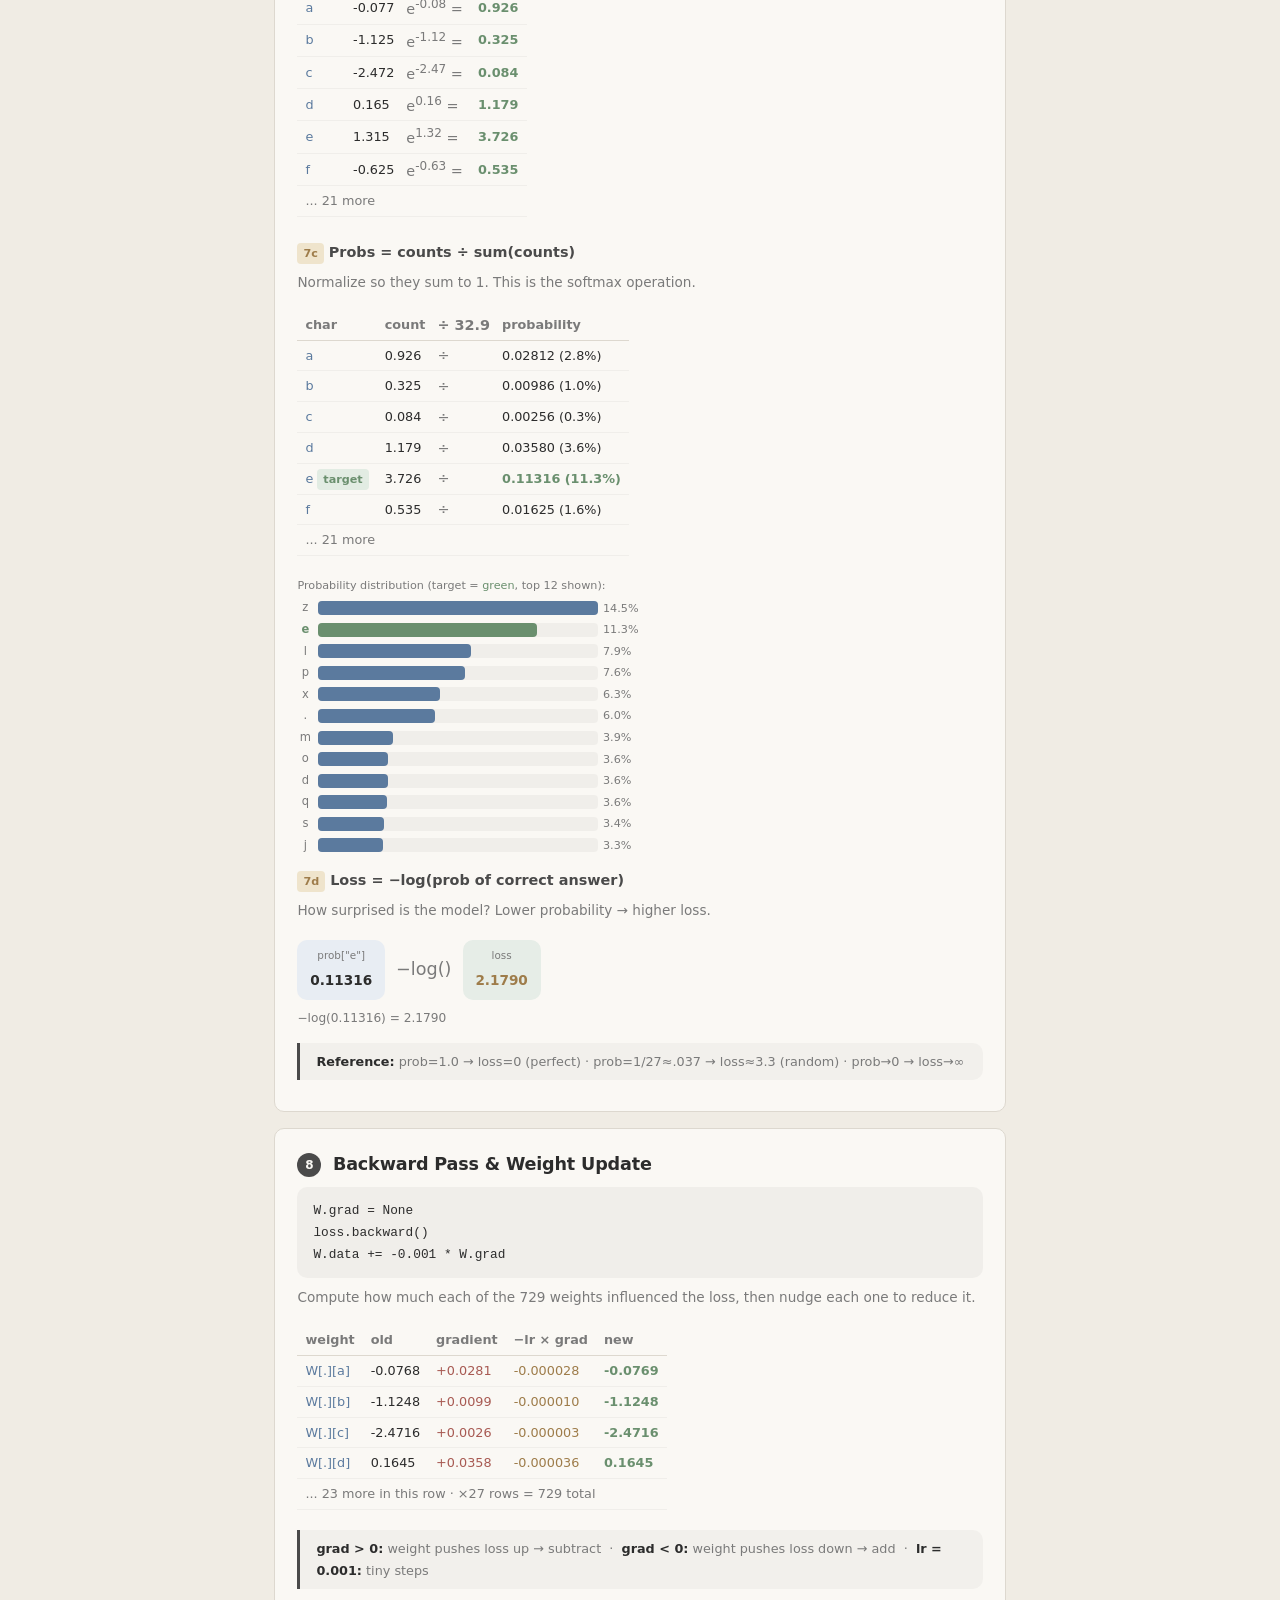
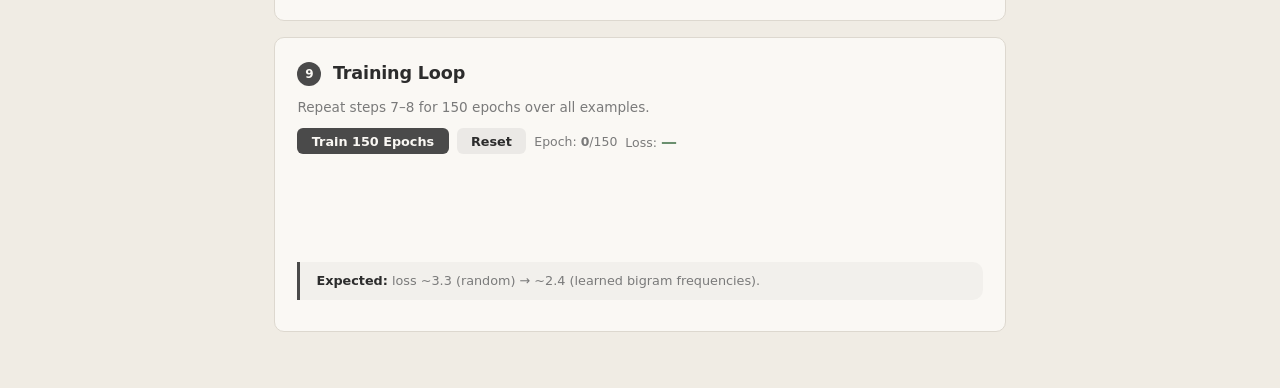
==== commit 4c57dae5: "add nav to nav back" ====
--- a/pages/Viz/bigram_viz.html
+++ b/pages/Viz/bigram_viz.html
@@ -4,6 +4,7 @@
 <meta charset="UTF-8">
 <meta name="viewport" content="width=device-width, initial-scale=1.0">
 <title>Bigram Model — Visual Walkthrough</title>
+<link rel="stylesheet" href="/styles.css">
 <style>
 :root {
   --bg: #f0ece4;
@@ -178,6 +179,17 @@
 </style>
 </head>
 <body>
+  <nav>
+    <a class="brand" href="/">Ahmed.E</a>
+    <a class="nav-link" href="https://www.linkedin.com/in/ahmedelawad/">
+      <img src="/resources/linkedin.svg" alt="LinkedIn" />
+      LinkedIn
+    </a>
+    <a class="nav-link" href="https://github.com/Ahmed-Elawad">
+      <img src="/resources/github.svg" alt="GitHub" />
+      Github
+    </a>
+  </nav>
 <div class="page">
 
 <h1>Bigram Language Model</h1>
--- a/styles.css
+++ b/styles.css
@@ -0,0 +1,144 @@
+/* Base overrides */
+:root {
+  --bg: #f0ece4;
+  --bg-dark: #a7a196;
+  --text: #2c2c2c;
+  --text-muted: #7a7a7a;
+  --accent: #4a4a4a;
+  --accent-hover: #1a1a1a;
+  --surface: #faf8f4;
+  --border: #ddd8cf;
+  --radius: 10px;
+  --shadow: 0 2px 12px rgba(0, 0, 0, 0.06);
+  --font: "Inter", "Segoe UI", system-ui, -apple-system, sans-serif;
+}
+
+* {
+  margin: 0;
+  padding: 0;
+  box-sizing: border-box;
+}
+
+html {
+  scroll-behavior: smooth;
+}
+
+body {
+  font-family: var(--font);
+  background: var(--bg);
+  background-image: linear-gradient(to bottom, var(--bg) 50%, var(--bg-dark) 100%);
+  background-attachment: fixed;
+  color: var(--text);
+  line-height: 1.7;
+  min-height: 100vh;
+}
+
+a {
+  color: var(--accent);
+  transition: color 0.2s;
+}
+
+a:hover {
+  color: var(--accent-hover);
+}
+
+/* Nav bar */
+nav {
+  position: sticky;
+  top: 0;
+  z-index: 10;
+  background: rgba(240, 236, 228, 0.85);
+  backdrop-filter: blur(12px);
+  -webkit-backdrop-filter: blur(12px);
+  border-bottom: 1px solid var(--border);
+  padding: 0.9rem 2rem;
+  display: flex;
+  align-items: center;
+  gap: 2rem;
+}
+
+nav .brand {
+  font-size: 1.5rem;
+  font-weight: 800;
+  color: var(--text);
+  text-decoration: none;
+  margin-right: auto;
+  letter-spacing: -0.02em;
+}
+
+nav a {
+  text-decoration: none;
+  font-weight: 500;
+  color: var(--text-muted);
+  font-size: 0.95rem;
+  transition: color 0.2s;
+}
+
+nav a:hover {
+  color: var(--text);
+}
+
+nav .nav-link {
+  display: flex;
+  align-items: center;
+  gap: 0.4rem;
+}
+
+nav .nav-link img {
+  width: 18px;
+  height: 18px;
+}
+
+/* Main content */
+main {
+  max-width: 720px;
+  margin: 0 auto;
+  padding: 3rem 1.5rem;
+}
+
+/* Entry cards */
+.entry {
+  display: flex;
+  align-items: center;
+  justify-content: space-between;
+  background: var(--surface);
+  border: 1px solid var(--border);
+  border-radius: var(--radius);
+  padding: 1.1rem 1.4rem;
+  margin-bottom: 1rem;
+  text-decoration: none;
+  color: var(--text);
+  transition: box-shadow 0.2s, border-color 0.2s;
+}
+
+.entry:hover {
+  border-color: #bbb5a8;
+  box-shadow: var(--shadow);
+  color: var(--text);
+}
+
+.entry strong {
+  font-size: 1.05rem;
+}
+
+.entry-arrow {
+  font-size: 1.3rem;
+  font-weight: 700;
+  color: var(--text-muted);
+  transition: transform 0.2s;
+}
+
+.entry:hover .entry-arrow {
+  transform: translateX(3px);
+}
+
+/* Footer */
+footer {
+  text-align: center;
+  padding: 2rem 1.5rem;
+  color: rgba(255, 255, 255, 0.5);
+  font-size: 0.85rem;
+  border-top: 1px solid rgba(255, 255, 255, 0.1);
+  max-width: 720px;
+  margin: 2rem auto 0;
+}
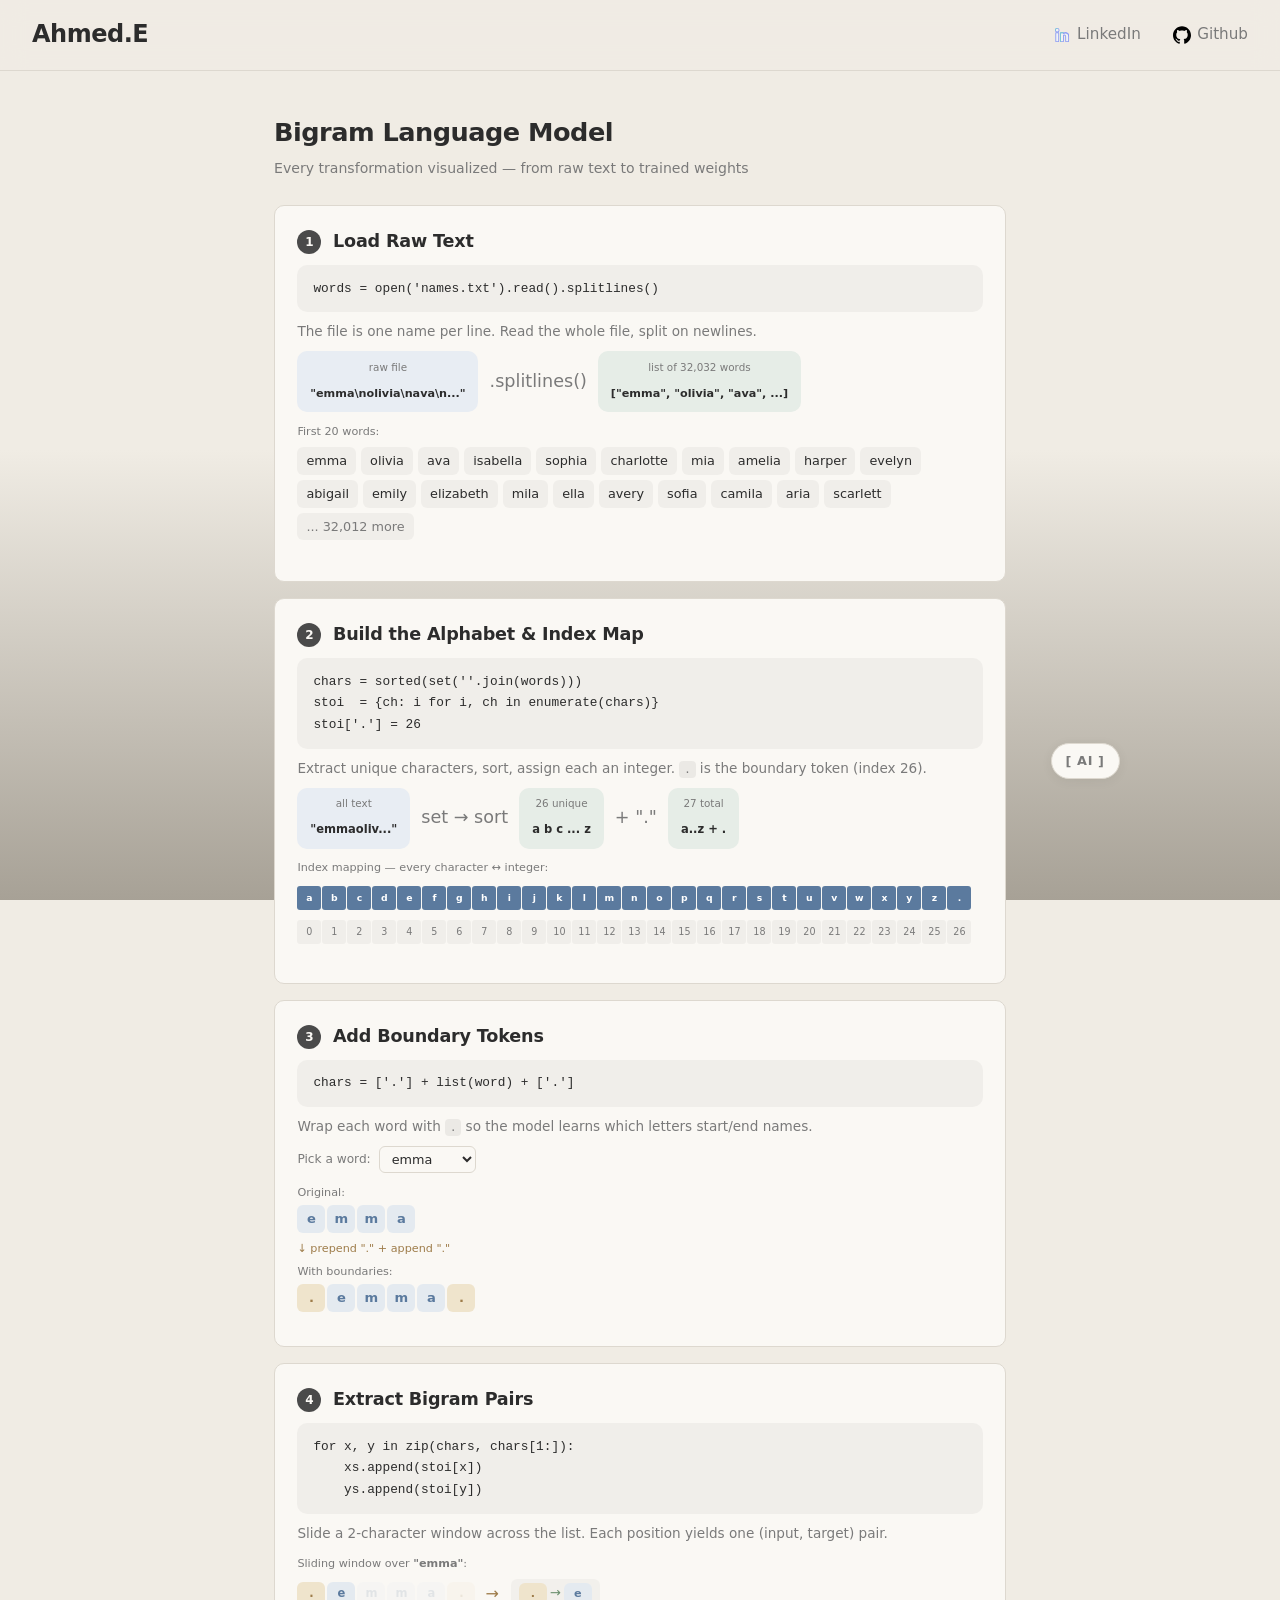
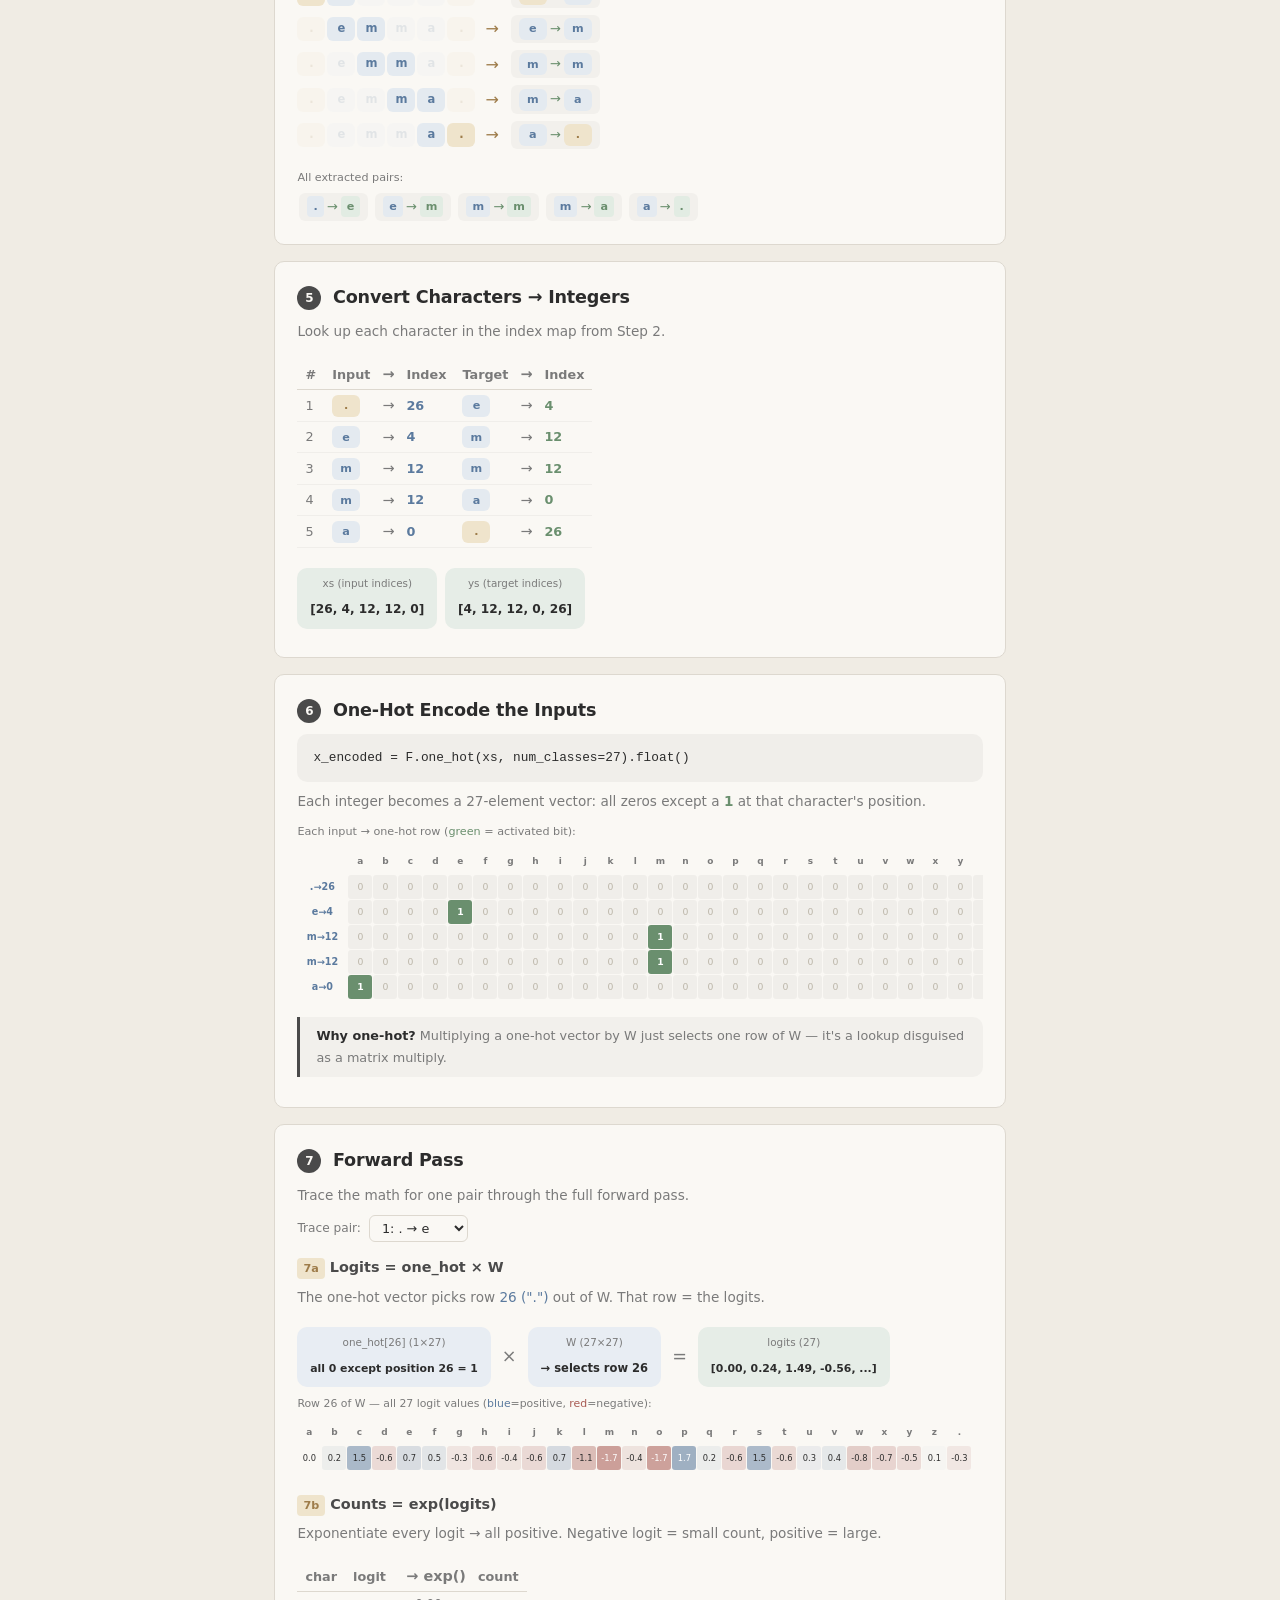
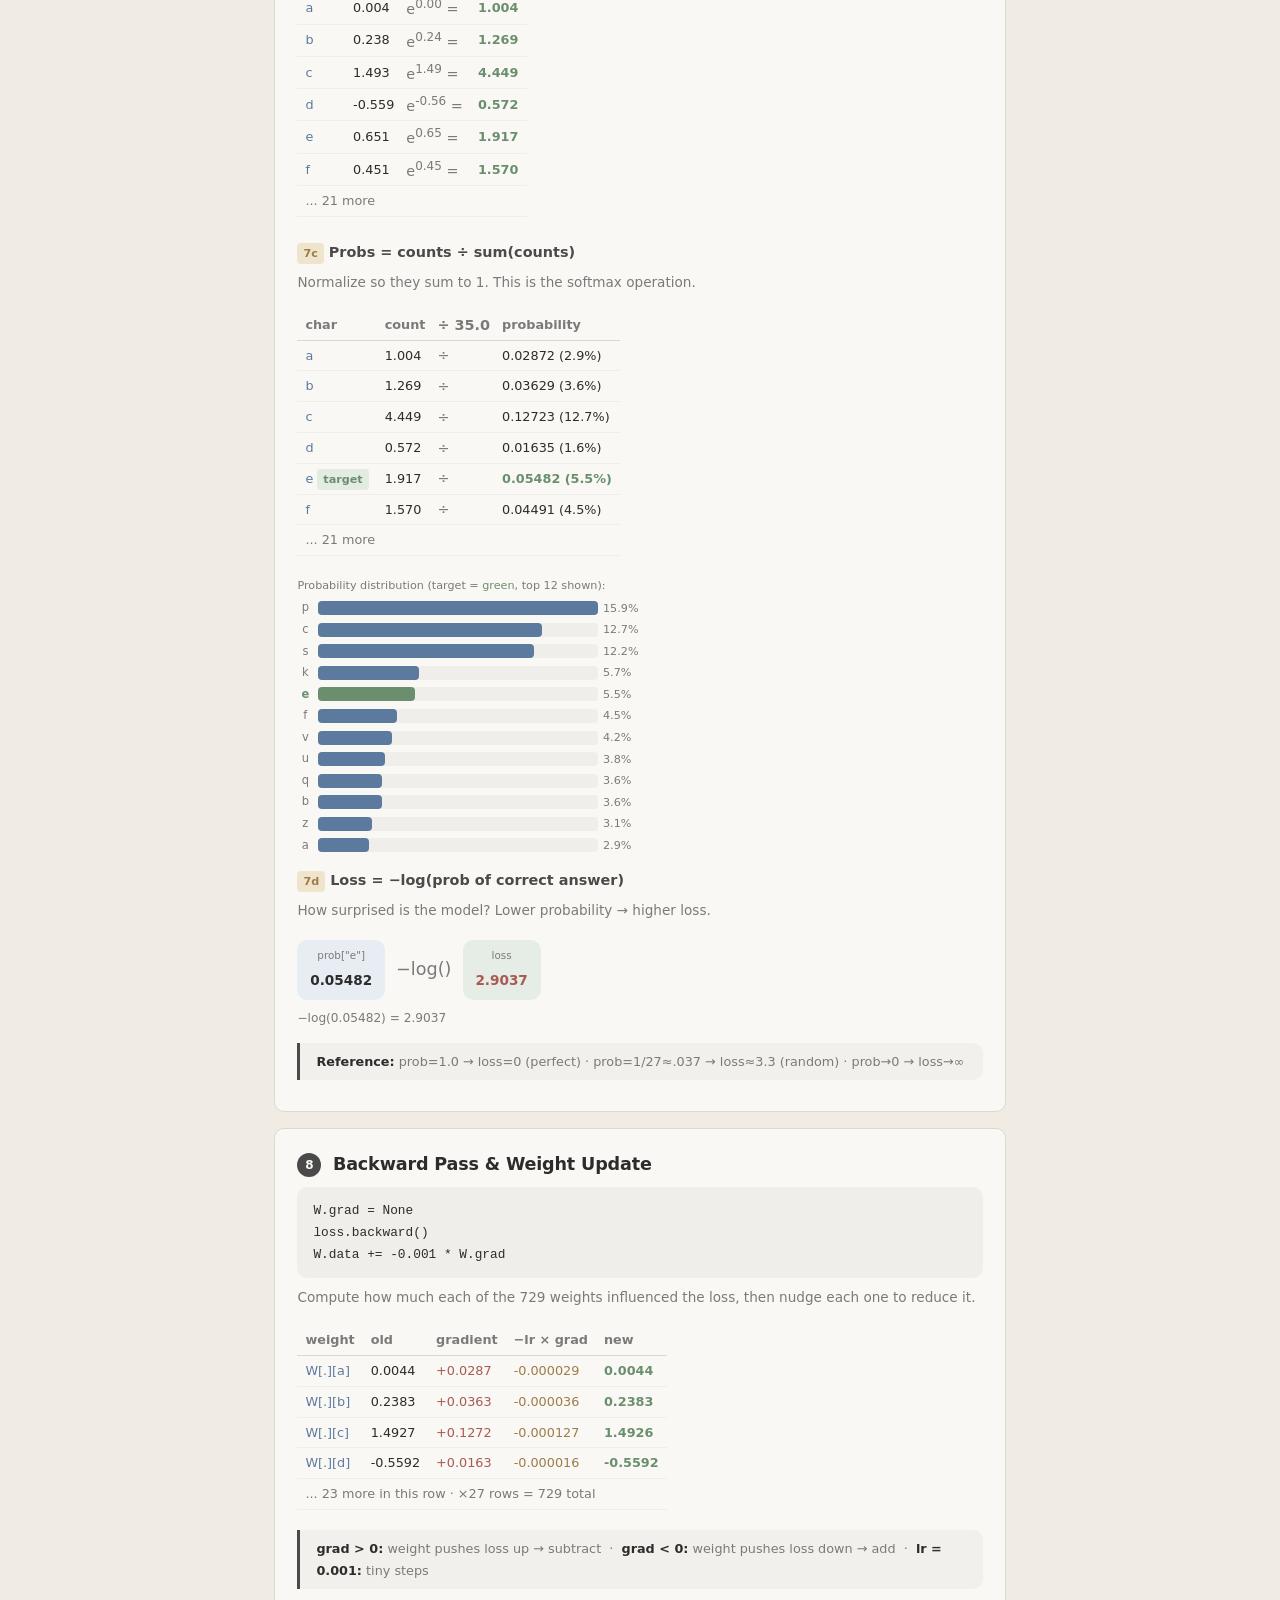
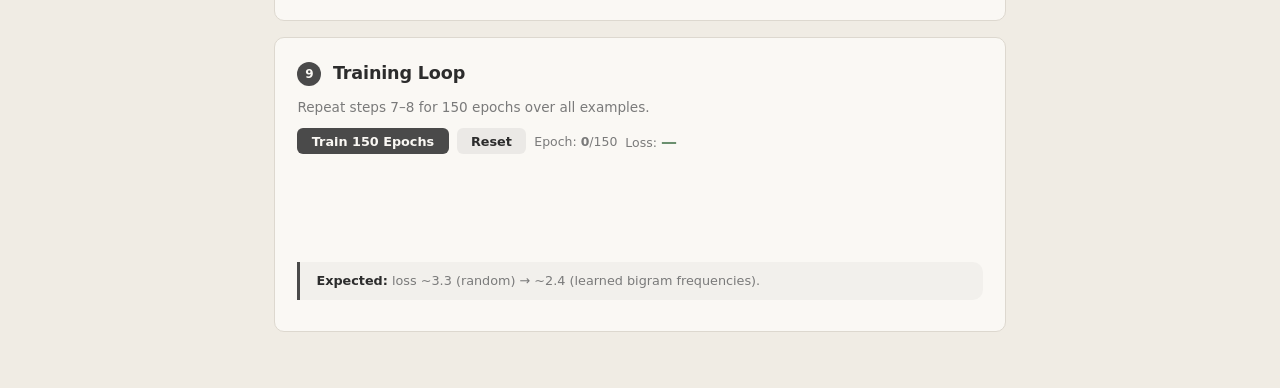
==== commit 4b5e5468: "live-4/1/26" ====
--- a/pages/Viz/bigram_viz.html
+++ b/pages/Viz/bigram_viz.html
@@ -3,8 +3,9 @@
 <head>
 <meta charset="UTF-8">
 <meta name="viewport" content="width=device-width, initial-scale=1.0">
-<title>Bigram Model — Visual Walkthrough</title>
+<title>Bigram</title>
 <link rel="stylesheet" href="/styles.css">
+<script defer src="/analytics.js"></script>
 <style>
 :root {
   --bg: #f0ece4;
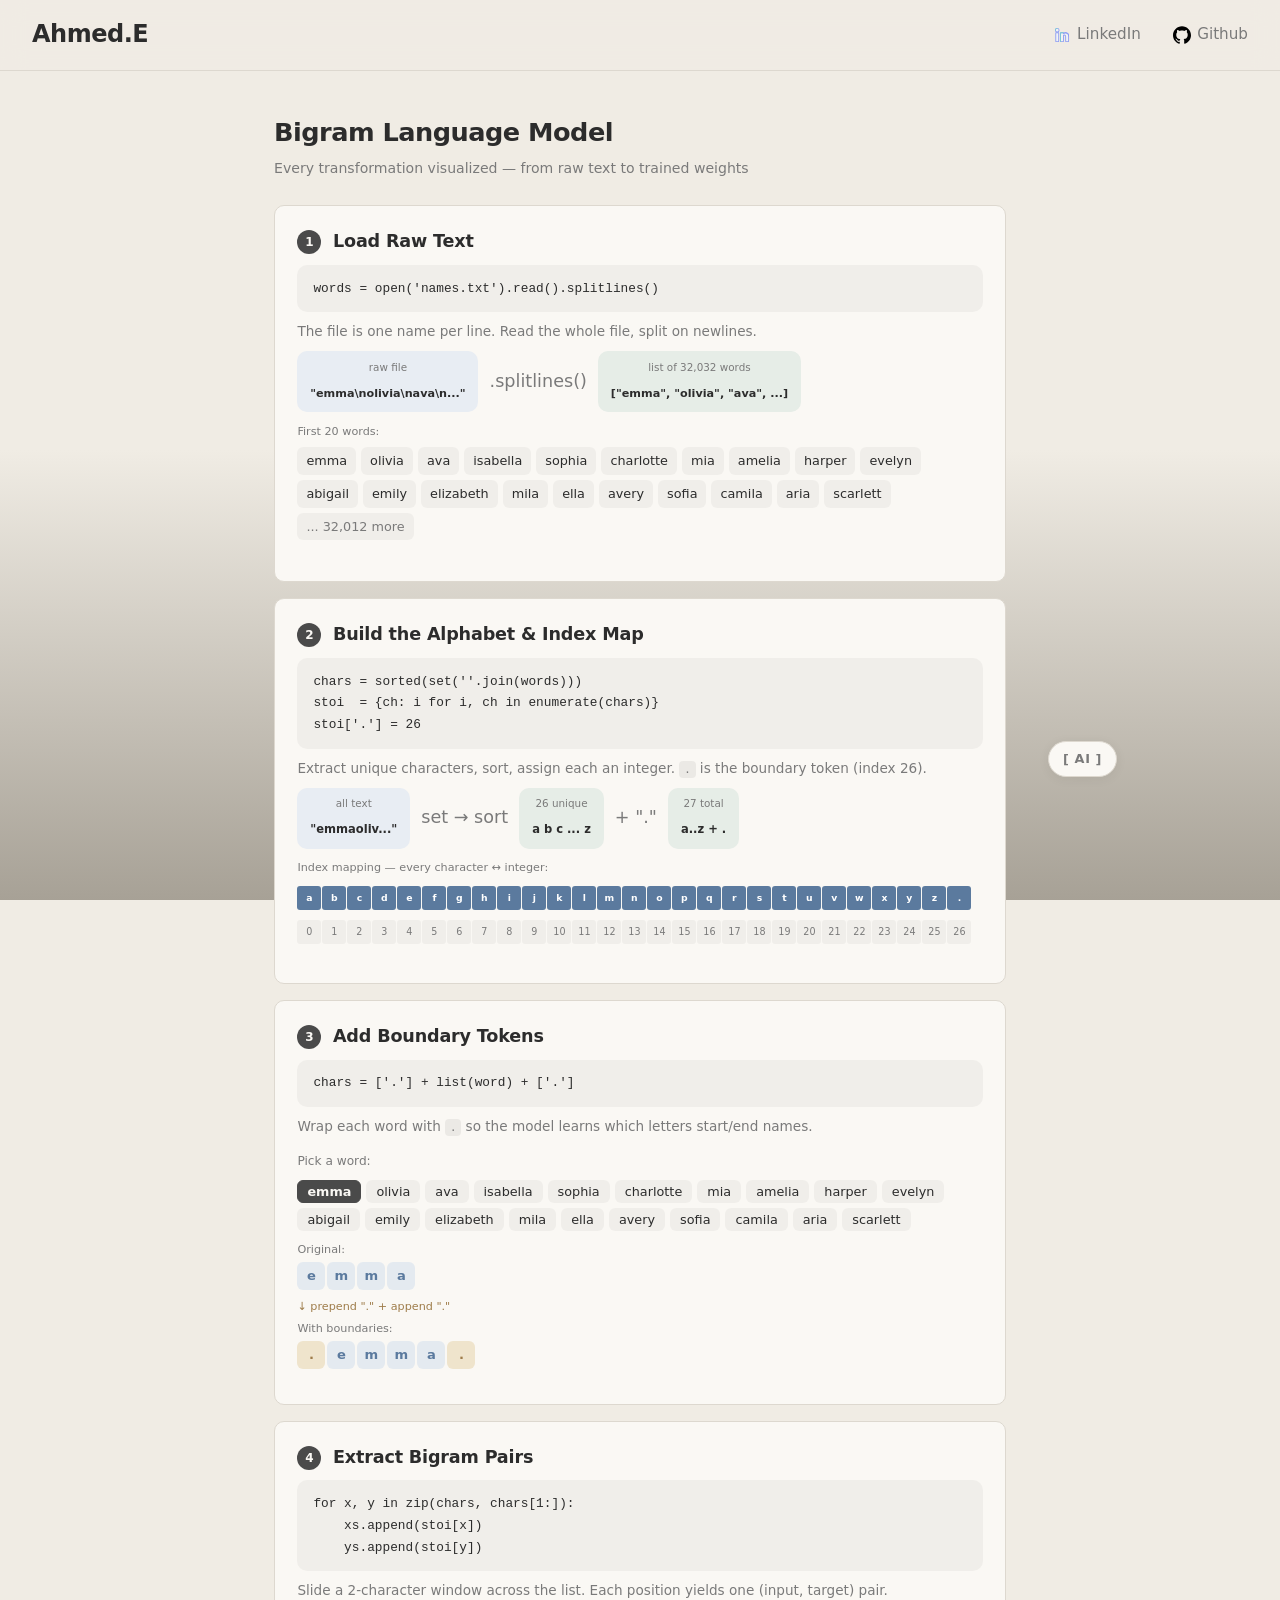
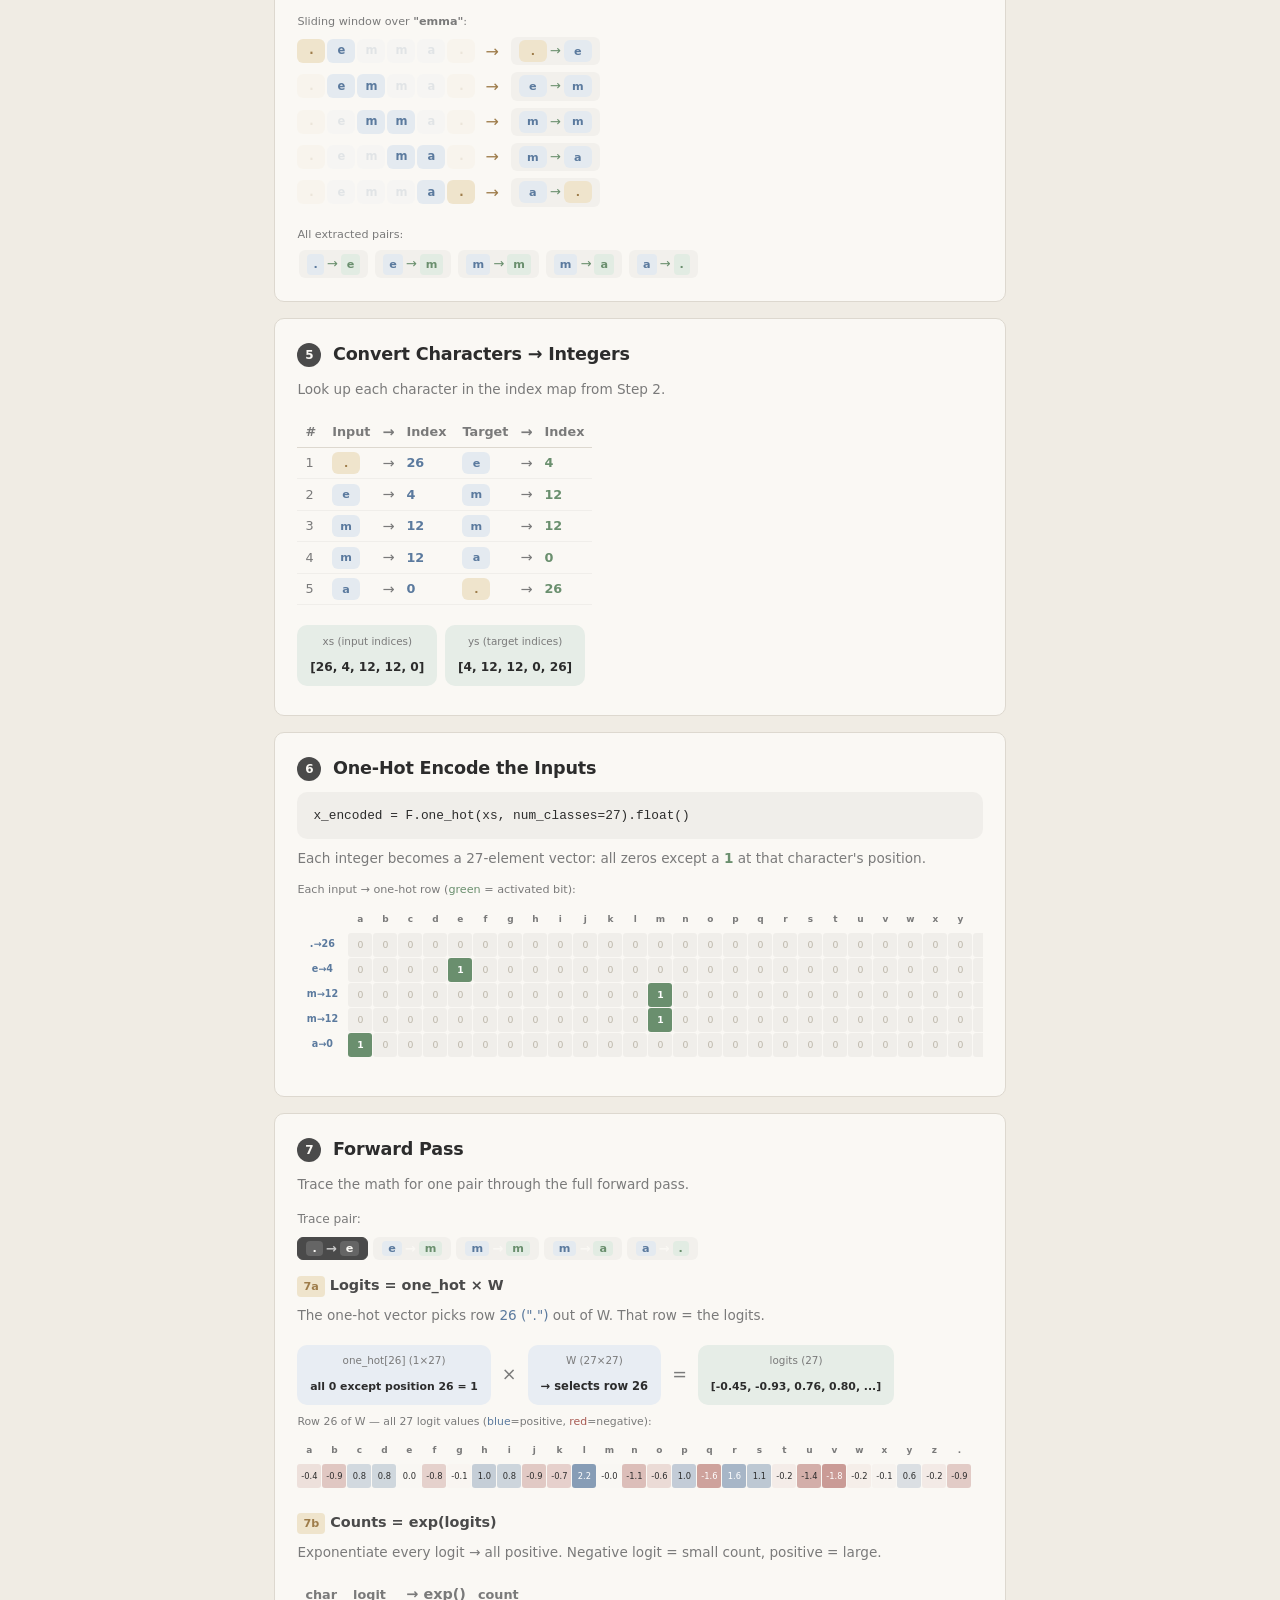
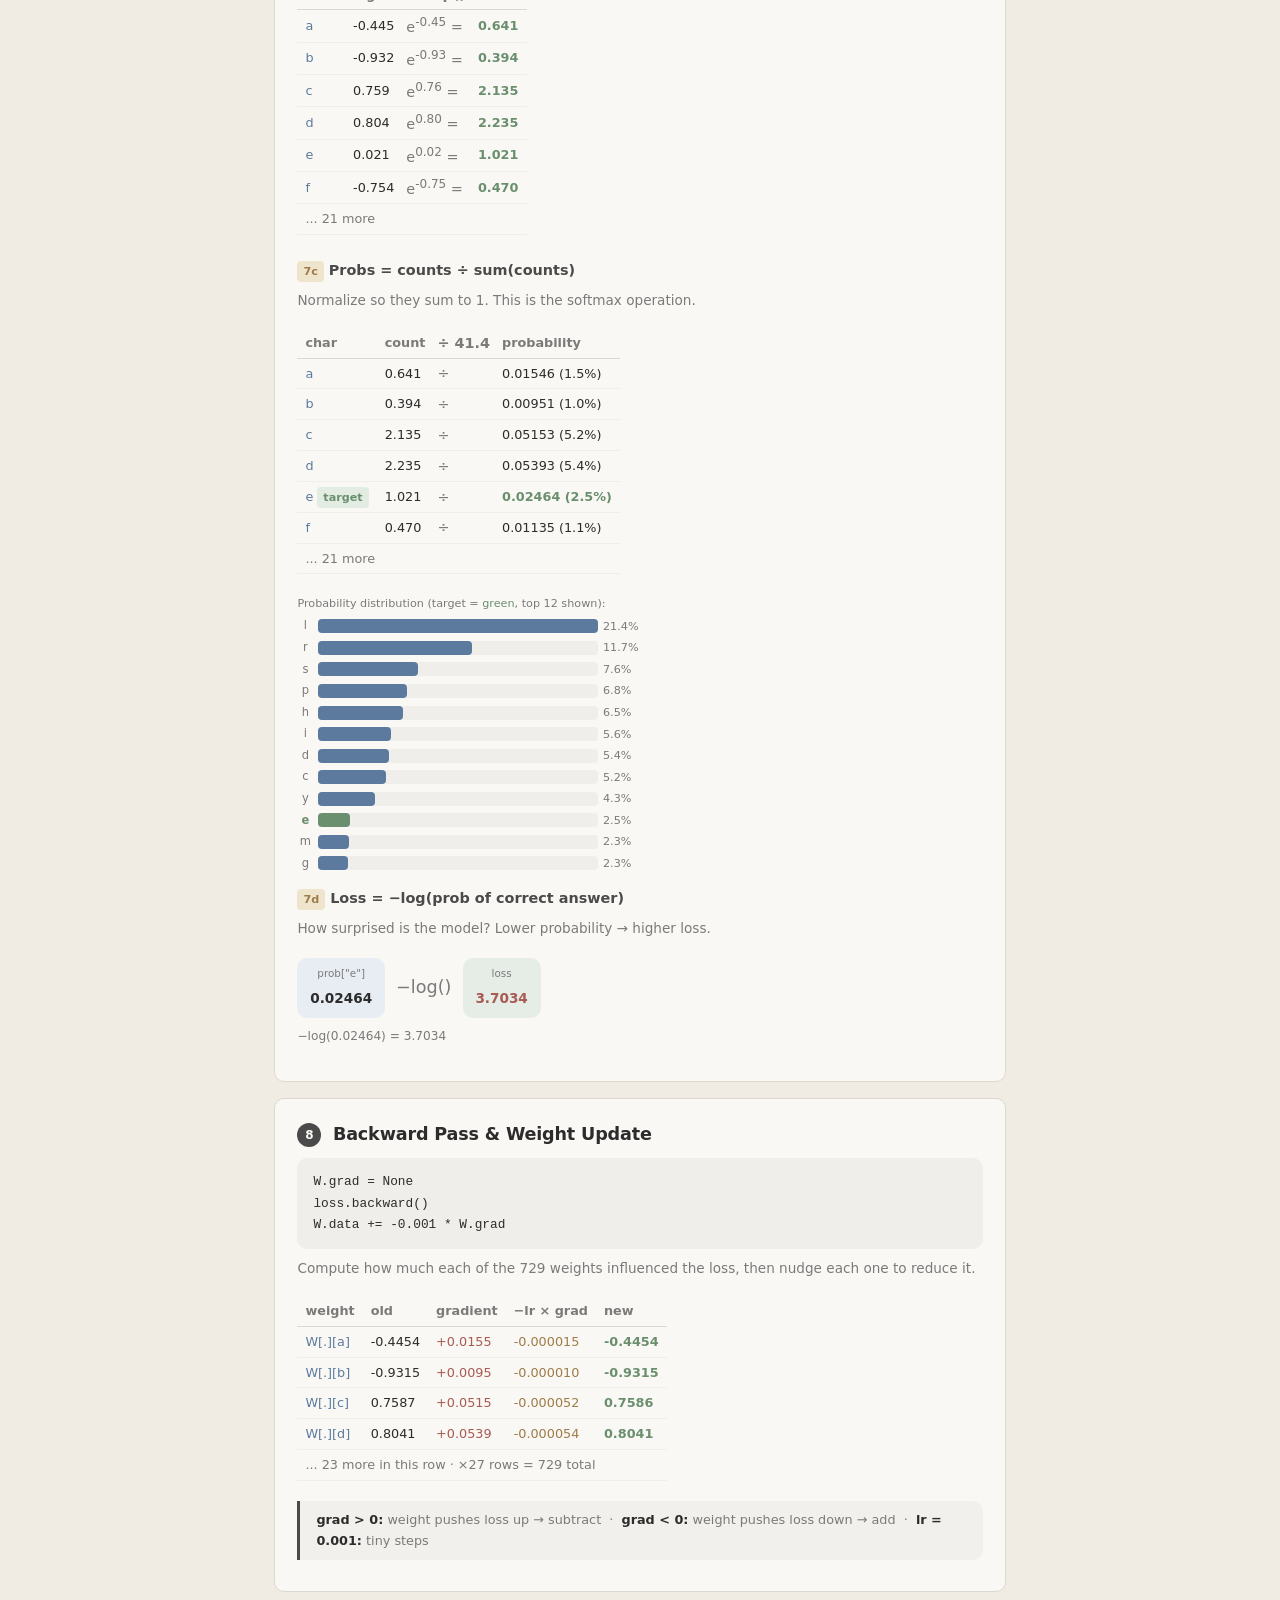
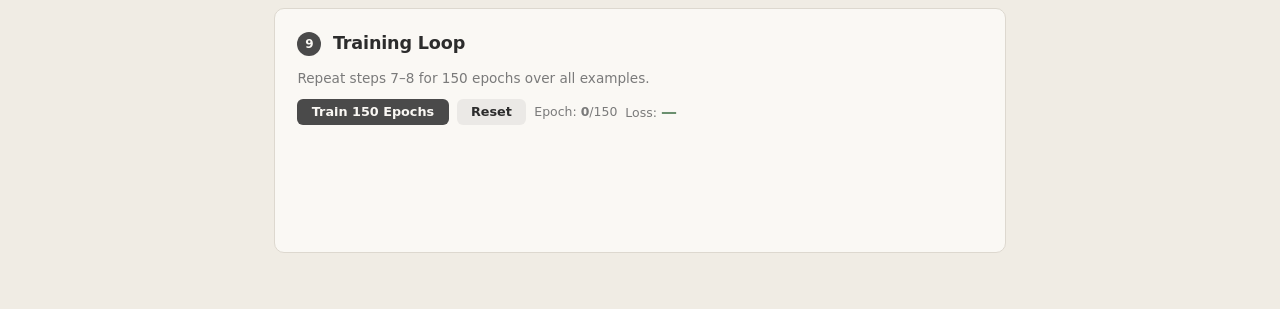
==== commit 552f80fe: "add mlp visualization page" ====
--- a/pages/Viz/bigram_viz.html
+++ b/pages/Viz/bigram_viz.html
@@ -129,7 +129,23 @@
 button:hover { background: var(--accent-hover); }
 button.sec { background: rgba(0,0,0,.06); color: var(--text); }
 button.sec:hover { background: rgba(0,0,0,.1); }
-select { background: var(--surface); color: var(--text); border: 1px solid var(--border); padding: .25rem .5rem; border-radius: 6px; font-family: inherit; font-size: .8rem; }
+.pick-group { display: flex; flex-wrap: wrap; gap: 5px; margin: .4rem 0; }
+.pick {
+  background: rgba(0,0,0,.04); border: 1px solid transparent; border-radius: 6px;
+  padding: 3px 9px; font-size: .8rem; font-family: inherit; cursor: pointer;
+  color: var(--text); font-weight: 400; transition: all 0.15s;
+}
+.pick:hover { background: rgba(0,0,0,.08); border-color: var(--border); }
+.pick.active { background: var(--accent); color: var(--surface); border-color: var(--accent); font-weight: 600; }
+.pair-pick {
+  display: inline-flex; align-items: center; gap: 3px; background: rgba(0,0,0,.03);
+  border: 1px solid transparent; border-radius: 6px; padding: 3px 8px; cursor: pointer;
+  transition: all 0.15s; font-size: .82rem;
+}
+.pair-pick:hover { background: rgba(0,0,0,.07); border-color: var(--border); }
+.pair-pick.active { background: var(--accent); border-color: var(--accent); }
+.pair-pick.active .tag-in, .pair-pick.active .tag-out { color: var(--surface); background: rgba(255,255,255,.15); }
+.pair-pick.active .pa { color: rgba(255,255,255,.7); }
 
 /* ── Tags ── */
 .tag { display: inline-block; padding: 1px 6px; border-radius: 4px; font-size: .7rem; font-weight: 600; }
@@ -242,9 +258,9 @@
   <pre>chars = ['.'] + list(word) + ['.']</pre>
   <p class="desc">Wrap each word with <code>.</code> so the model learns which letters start/end names.</p>
 
-  <div class="ctrl">
-    <label style="font-size:.76rem;color:var(--text-muted)">Pick a word:</label>
-    <select id="wordSelect" onchange="updateAll()"></select>
+  <div style="margin:.4rem 0">
+    <span style="font-size:.76rem;color:var(--text-muted)">Pick a word:</span>
+    <div class="pick-group" id="wordPicks"></div>
   </div>
 
   <div class="visual">
@@ -304,16 +320,16 @@
     <div id="oneHotFull"></div>
   </div>
 
-  <div class="note"><b>Why one-hot?</b> Multiplying a one-hot vector by W just selects one row of W — it's a lookup disguised as a matrix multiply.</div>
+  <!-- <div class="note"><b>Why one-hot?</b> Multiplying a one-hot vector by W just selects one row of W — it's a lookup disguised as a matrix multiply.</div> -->
 </div>
 
 <!-- ════ STEP 7 ════ -->
 <div class="step">
   <h2><span class="sn">7</span> Forward Pass</h2>
   <p class="desc">Trace the math for one pair through the full forward pass.</p>
-  <div class="ctrl">
-    <label style="font-size:.76rem;color:var(--text-muted)">Trace pair:</label>
-    <select id="pairSelect" onchange="updateForward()"></select>
+  <div style="margin:.4rem 0">
+    <span style="font-size:.76rem;color:var(--text-muted)">Trace pair:</span>
+    <div class="pick-group" id="pairPicks"></div>
   </div>
 
   <!-- 7a -->
@@ -337,9 +353,9 @@
   <h3><span class="tag tag-op">7d</span> Loss = −log(prob of correct answer)</h3>
   <p class="desc">How surprised is the model? Lower probability → higher loss.</p>
   <div class="visual" id="lossVisual"></div>
-  <div class="note">
+  <!-- <div class="note">
     <b>Reference:</b> prob=1.0 → loss=0 (perfect) · prob=1/27≈.037 → loss≈3.3 (random) · prob→0 → loss→∞
-  </div>
+  </div> -->
 </div>
 
 <!-- ════ STEP 8 ════ -->
@@ -368,7 +384,7 @@
     <span class="ei">Loss: <span id="lossVal">—</span></span>
   </div>
   <div class="loss-chart" id="lossChart"></div>
-  <div class="note"><b>Expected:</b> loss ~3.3 (random) → ~2.4 (learned bigram frequencies).</div>
+  <!-- <div class="note"><b>Expected:</b> loss ~3.3 (random) → ~2.4 (learned bigram frequencies).</div> -->
 </div>
 
 <script>
@@ -388,9 +404,20 @@
 
 initW();
 
-/* ── Populate word select ── */
-const wSel = document.getElementById('wordSelect');
-WORDS.forEach(w => { const o = document.createElement('option'); o.value = w; o.textContent = w; wSel.appendChild(o); });
+/* ── Populate word picks ── */
+const wordPicks = document.getElementById('wordPicks');
+WORDS.forEach((w, i) => {
+  const btn = document.createElement('button');
+  btn.className = 'pick' + (i === 0 ? ' active' : '');
+  btn.dataset.word = w;
+  btn.textContent = w;
+  btn.addEventListener('click', function() {
+    wordPicks.querySelector('.active').classList.remove('active');
+    this.classList.add('active');
+    updateAll();
+  });
+  wordPicks.appendChild(btn);
+});
 
 /* ── Alphabet grid ── */
 (function() {
@@ -411,7 +438,7 @@
 })();
 
 /* ── Helpers ── */
-function getWord()  { return wSel.value; }
+function getWord() { var a = document.querySelector('#wordPicks .pick.active'); return a ? a.dataset.word : 'emma'; }
 function getChars(w) { return ['.', ...w.split(''), '.']; }
 function getPairs(chars) { const p = []; for (let i = 0; i < chars.length - 1; i++) p.push([chars[i], chars[i+1]]); return p; }
 function charCls(c) { return c === '.' ? 'boundary' : 'letter'; }
@@ -483,11 +510,18 @@
   ohH += '</div>';
   ohEl.innerHTML = ohH;
 
-  // Pair select for forward pass
-  const ps = document.getElementById('pairSelect');
-  ps.innerHTML = pairs.map(([a, b], i) =>
-    `<option value="${i}">${i+1}: ${a} → ${b}</option>`
+  // Pair picks for forward pass
+  const pp = document.getElementById('pairPicks');
+  pp.innerHTML = pairs.map(([a, b], i) =>
+    `<button class="pair-pick${i === 0 ? ' active' : ''}" data-idx="${i}"><span class="tag tag-in">${a}</span><span class="pa">\u2192</span><span class="tag tag-out">${b}</span></button>`
   ).join('');
+  pp.querySelectorAll('.pair-pick').forEach(btn => {
+    btn.addEventListener('click', function() {
+      pp.querySelector('.active').classList.remove('active');
+      this.classList.add('active');
+      updateForward();
+    });
+  });
 
   updateForward();
 }
@@ -497,7 +531,8 @@
   const w = getWord();
   const chars = getChars(w);
   const pairs = getPairs(chars);
-  const pi = parseInt(document.getElementById('pairSelect').value) || 0;
+  var pairActive = document.querySelector('#pairPicks .pair-pick.active');
+  const pi = pairActive ? parseInt(pairActive.dataset.idx) : 0;
   const [inCh, tCh] = pairs[pi];
   const inIdx = stoi[inCh], tIdx = stoi[tCh];
 
@@ -650,15 +685,19 @@
 }
 
 function startTraining() {
+  if (trainInt) return;
   document.getElementById('trainBtn').disabled = true;
+  initW();
   trainW = W.map(r => r.slice()); epoch = 0; losses = [];
+  document.getElementById('lossChart').innerHTML = '';
 
   trainInt = setInterval(() => {
     if (epoch >= 150) {
       clearInterval(trainInt);
+      trainInt = null;
       document.getElementById('trainBtn').disabled = false;
       W = trainW.map(r => r.slice());
-      updateForward();
+      updateAll();
       return;
     }
     let tl = 0;
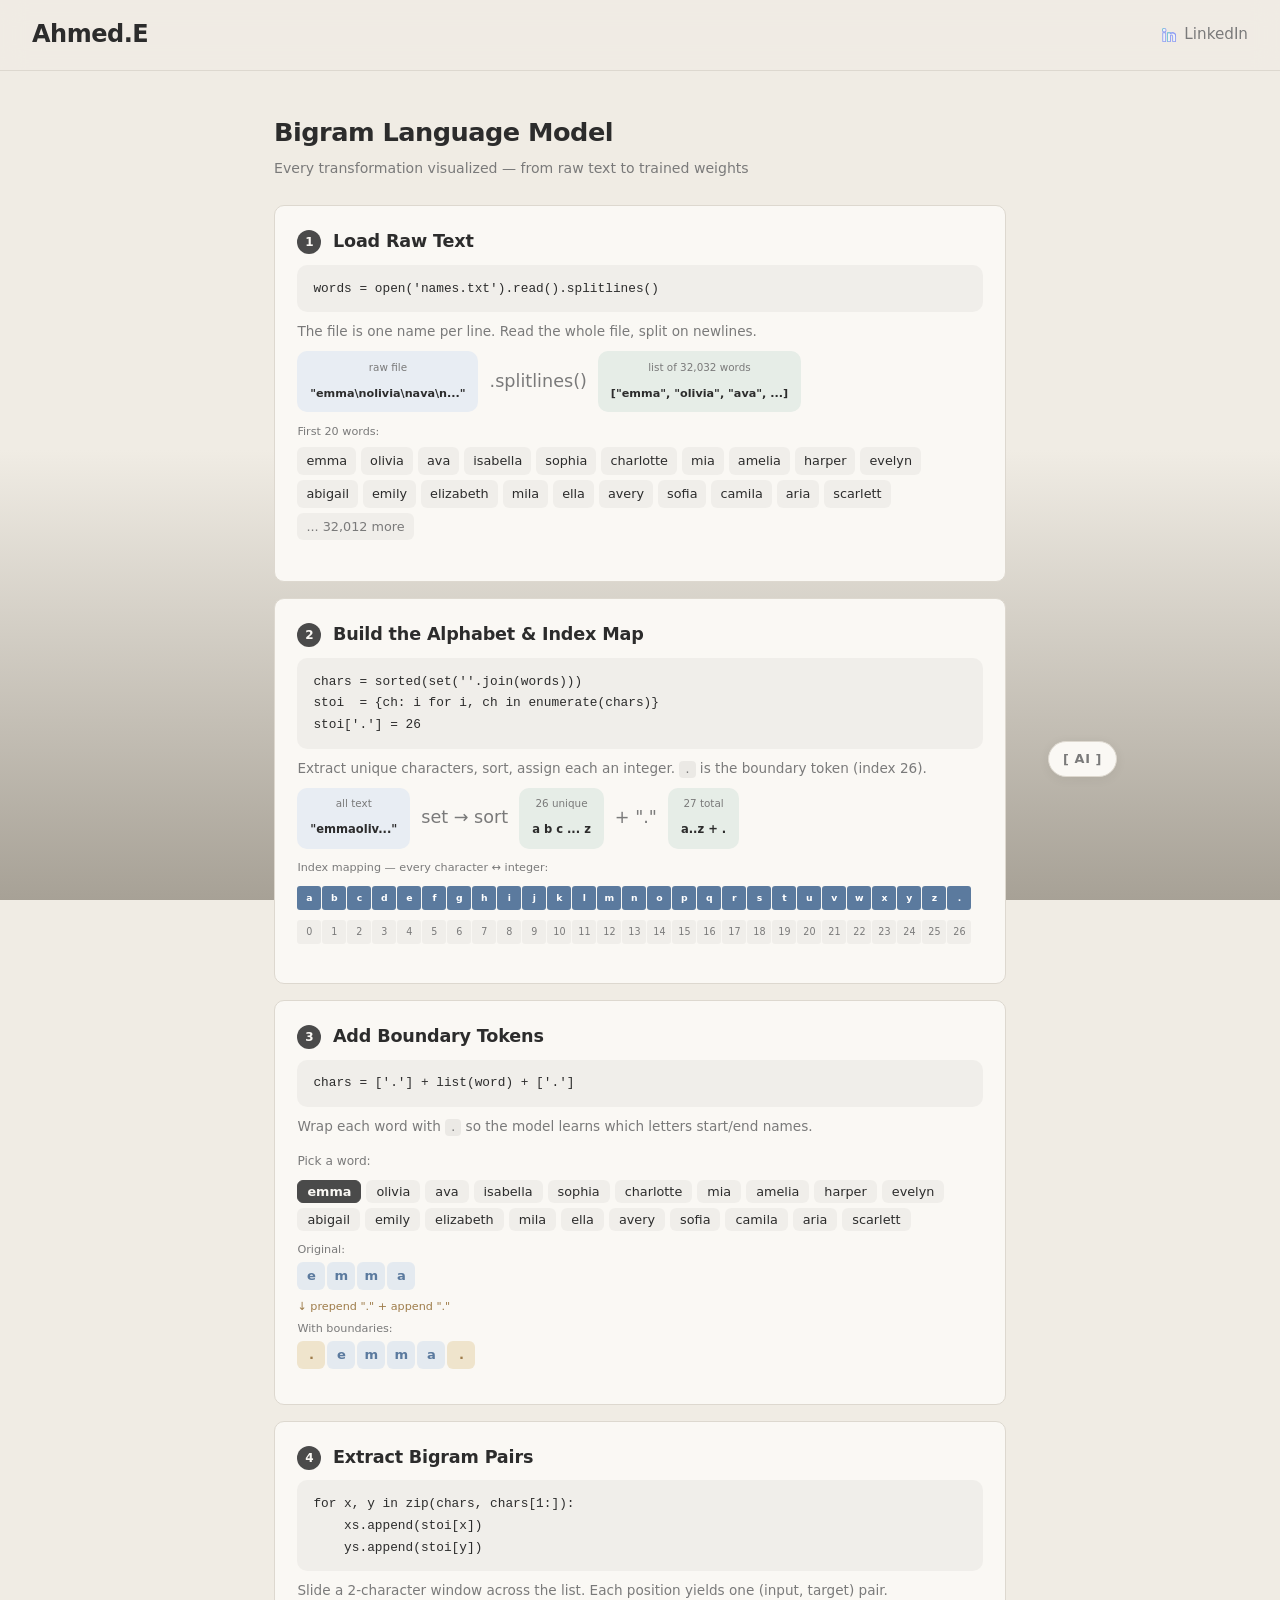
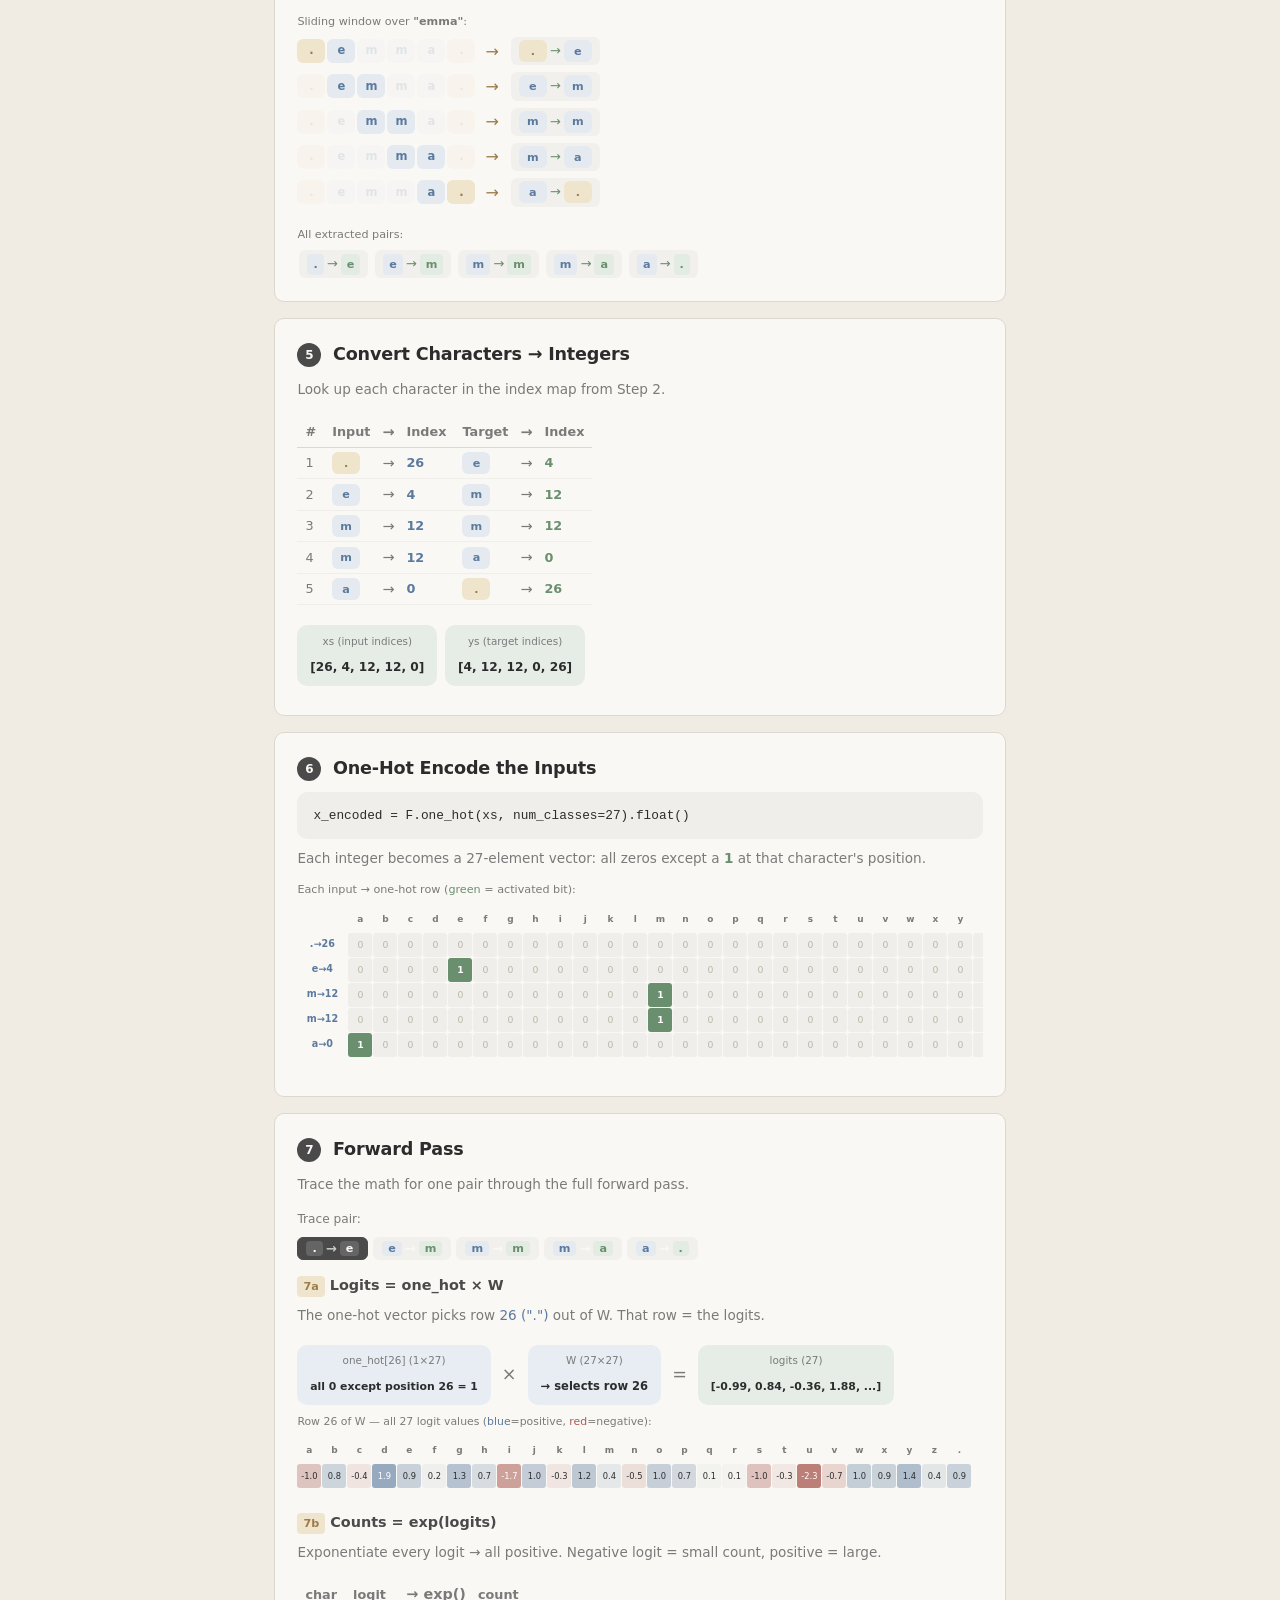
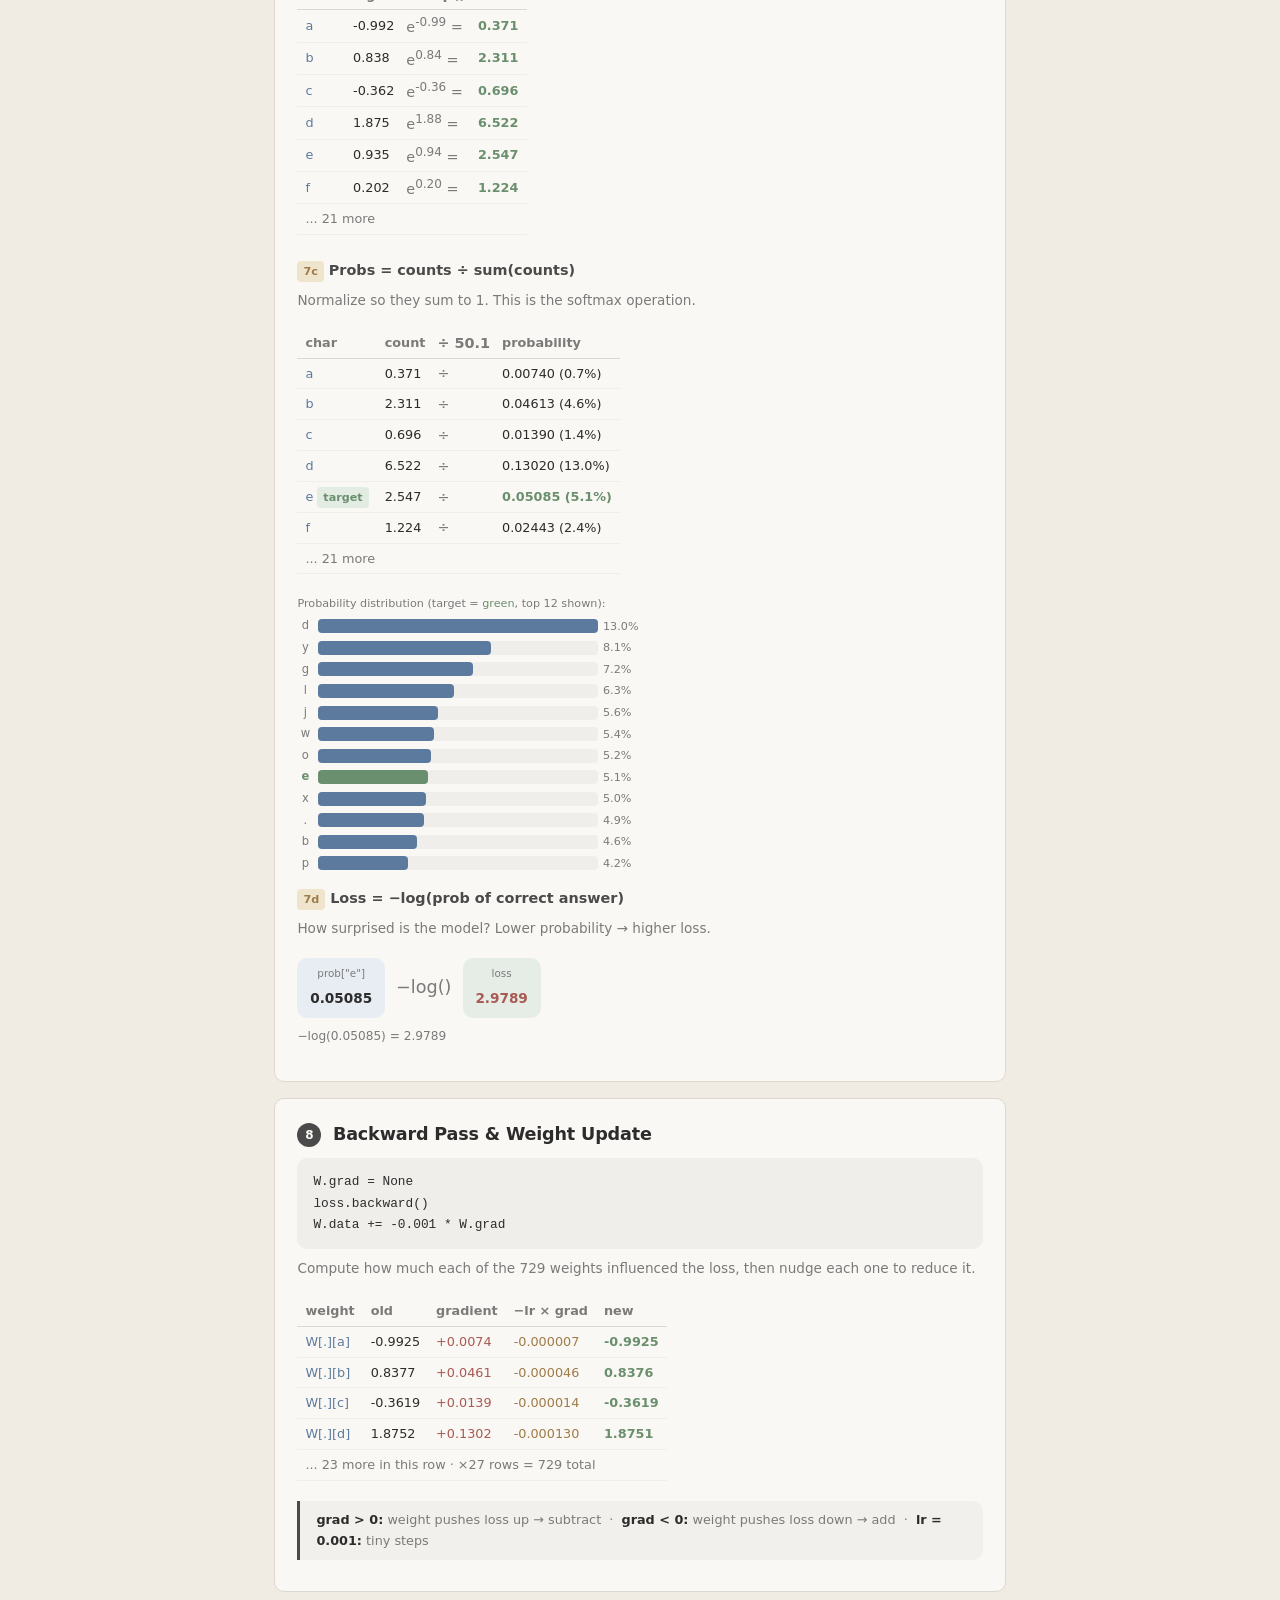
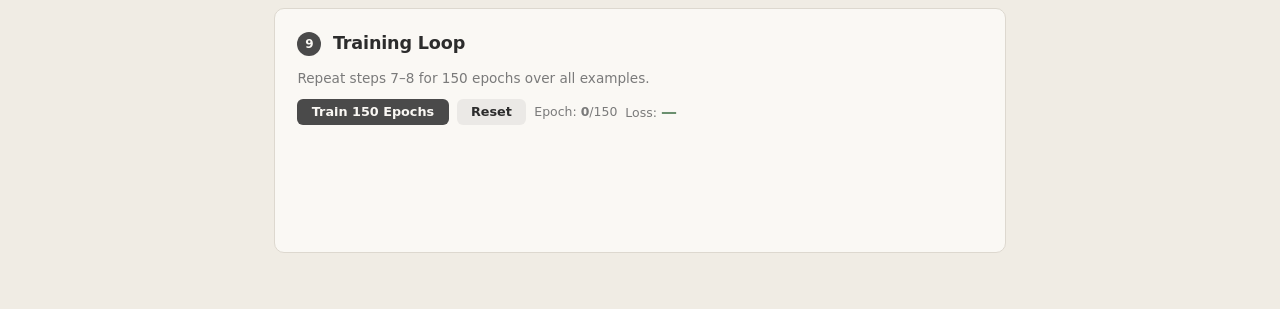
==== commit 89bff94c: "remove refs" ====
--- a/pages/Viz/bigram_viz.html
+++ b/pages/Viz/bigram_viz.html
@@ -193,6 +193,19 @@
   transition: color 0.2s;
 }
 .ai-badge-body a:hover { color: var(--accent-hover); }
+
+@media (max-width: 600px) {
+  .page { padding: 1.5rem 1rem; }
+  .step { padding: 1rem; }
+  h1 { font-size: 1.3rem; }
+  .flow { gap: .3rem; }
+  .fbox { padding: .35rem .6rem; }
+  .fval { font-size: .78rem; }
+  .note { padding: .4rem .7rem; font-size: .75rem; }
+  .bar-track { max-width: 180px; }
+  .char-box { min-width: 22px; height: 22px; font-size: .72rem; }
+  pre { font-size: .72rem; padding: .6rem .8rem; }
+}
 </style>
 </head>
 <body>
@@ -201,10 +214,6 @@
     <a class="nav-link" href="https://www.linkedin.com/in/ahmedelawad/">
       <img src="/resources/linkedin.svg" alt="LinkedIn" />
       LinkedIn
-    </a>
-    <a class="nav-link" href="https://github.com/Ahmed-Elawad">
-      <img src="/resources/github.svg" alt="GitHub" />
-      Github
     </a>
   </nav>
 <div class="page">
@@ -733,8 +742,7 @@
   <div class="ai-badge-header">[ AI ]</div>
   <div class="ai-badge-body">
     The visual content and walkthrough on this page were AI generated.
-    The model logic is ported from
-    <a href="https://github.com/Ahmed-Elawad/observe" target="_blank" rel="noopener">Ahmed-Elawad/observe</a>.
+    The model logic is ported from a basic small model.
   </div>
 </div>
 
--- a/styles.css
+++ b/styles.css
@@ -132,6 +132,14 @@
   transform: translateX(3px);
 }
 
+@media (max-width: 600px) {
+  nav { padding: 0.7rem 1rem; gap: 1rem; }
+  nav .brand { font-size: 1.2rem; }
+  nav a { font-size: 0.85rem; }
+  nav .nav-link img { width: 16px; height: 16px; }
+  main { padding: 2rem 1rem; }
+}
+
 /* Footer */
 footer {
   text-align: center;
